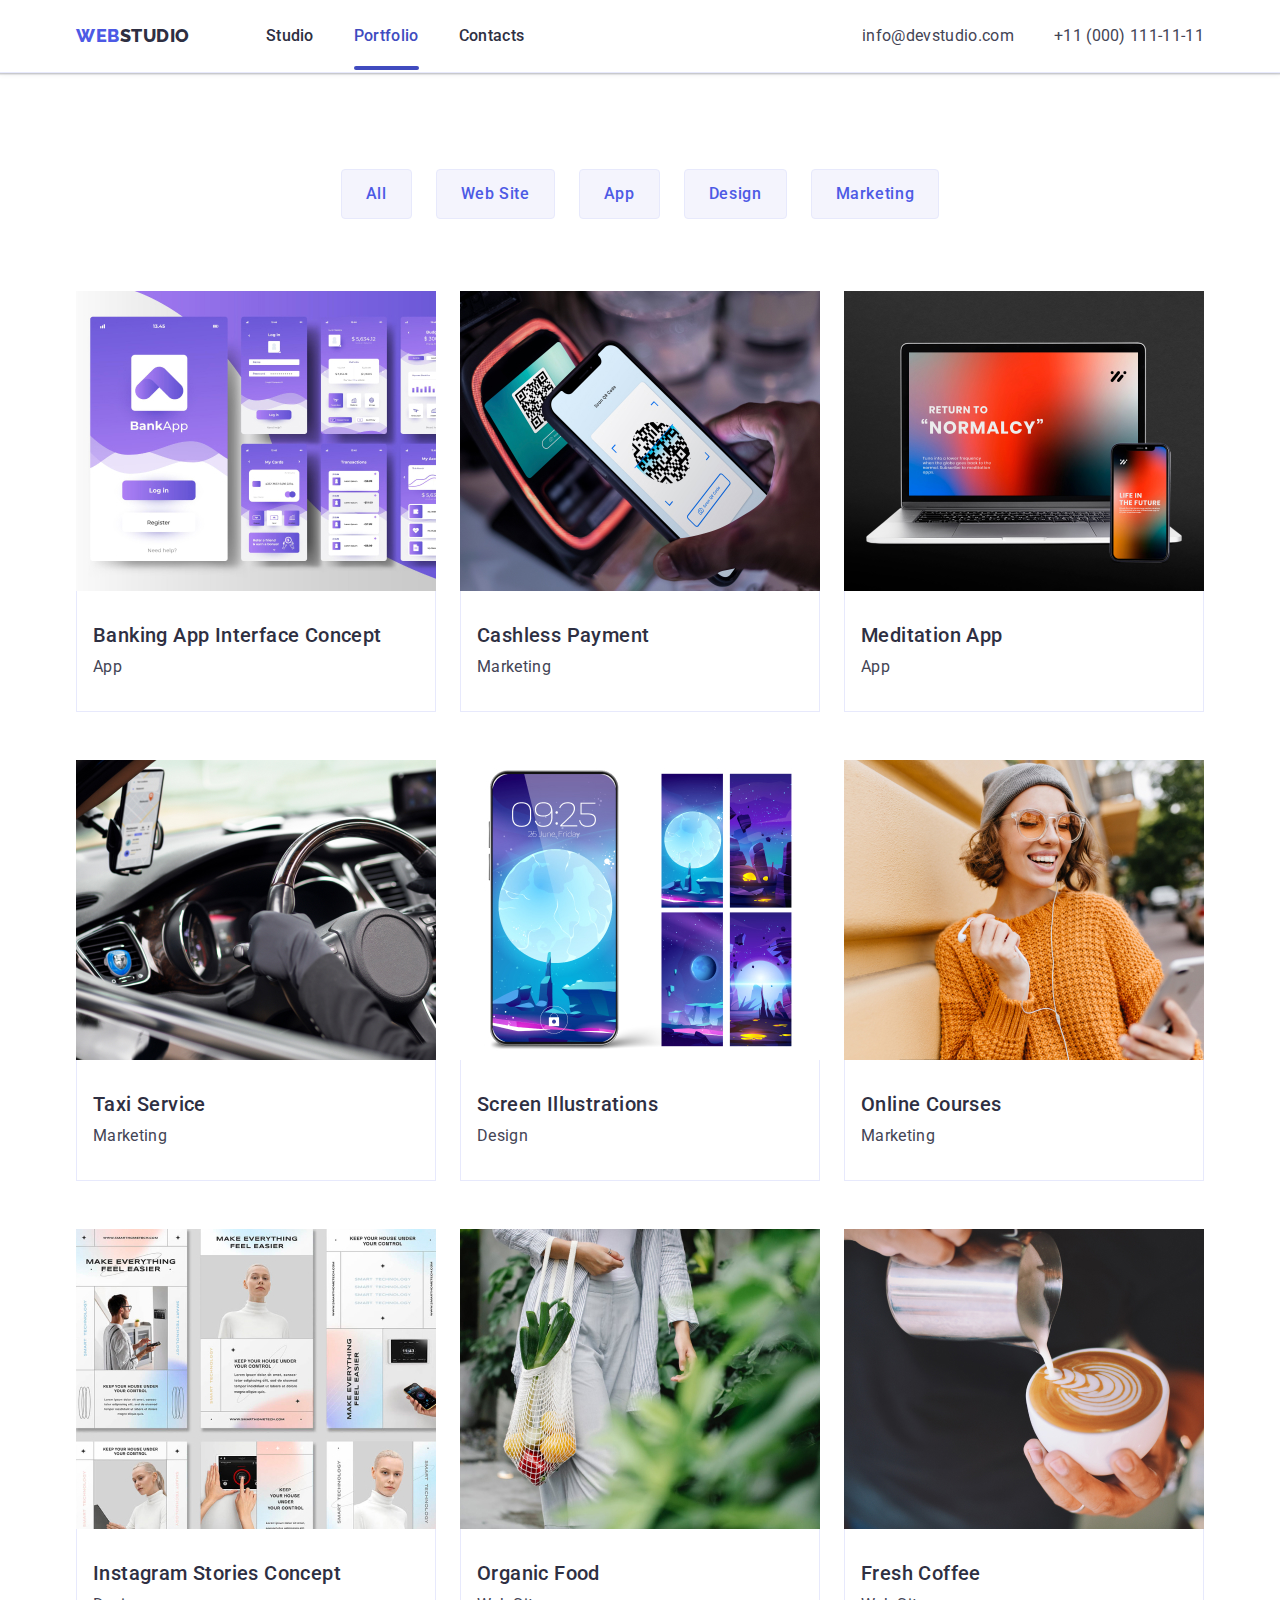
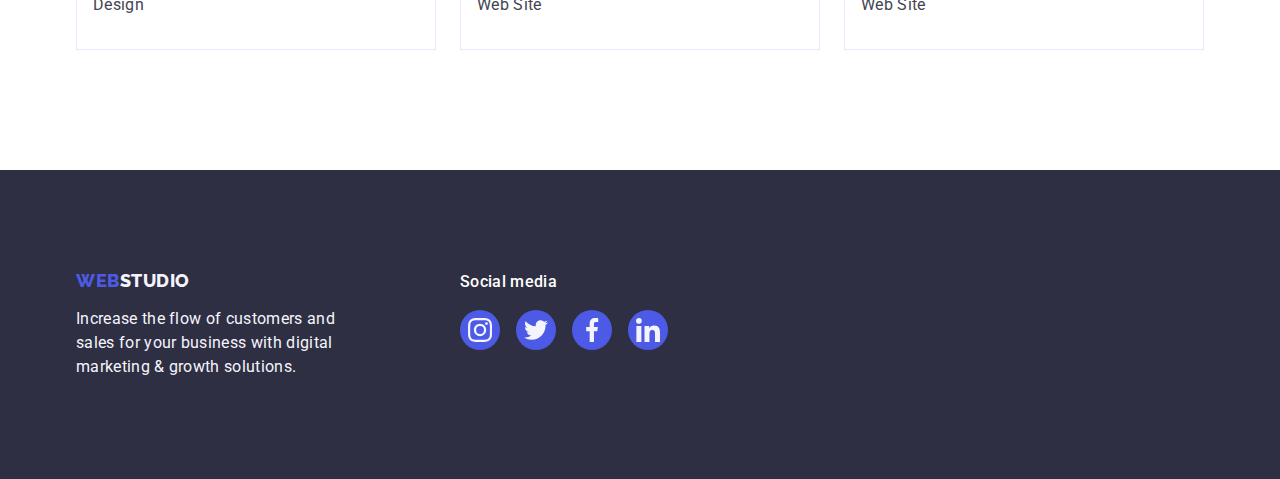
==== portfolio.html @ 91a567e1 "Initial commit" ====
<!DOCTYPE html>
<html lang="en">
<head>
    <meta charset="UTF-8">
    <meta http-equiv="X-UA-Compatible" content="IE=edge">
    <meta name="viewport" content="width=device-width, initial-scale=1.0">
    <title>Portfolio</title>
    <link rel="preconnect" href="https://fonts.googleapis.com">
    <link rel="preconnect" href="https://fonts.gstatic.com" crossorigin>
    <link href="https://fonts.googleapis.com/css2?family=Raleway:wght@800&family=Roboto:wght@400;500;700;900&display=swap"
        rel="stylesheet">
        <link rel="stylesheet" href="https://cdnjs.cloudflare.com/ajax/libs/modern-normalize/1.1.0/modern-normalize.min.css">
        <link rel="stylesheet" href="./css/styles.css">
</head>

<body>
    <header class="page-header">
    <div class="container page-header-container">
    <nav class="page-navigation">
      <a href="./index.html" class="logo link">Web<span class="accent-header">Studio</span> </a>
      <ul class="list list-header">
        <li><a href="./index.html" class="link item">Studio</a></li>
        <li><a href="./portfolio.html" class="link item item-portfolio">Portfolio</a></li> 
        <li><a href="" class="link item">Contacts</a></li>
      </ul>
    </nav>

    <address class="contacts">
      <ul class="list list-contacts">
        <li><a href="mailto:info@devstudio.com" class="link list-info">info@devstudio.com</a></li>
        <li><a href="tel:+110001111111" class="link list-info">+11 (000) 111-11-11</a></li>
      </ul>
    </address>
    </div>
  </header>

<main>
    <section class="main-portfolio">
        <div class="container">
        <h1 hidden>Portfolio</h1>
        <ul class="list btn-list">
            <li>
                <button class="btn" type="button" >All</button>
            </li>
            <li>
                <button class="btn" type="button" >Web Site</button>
            </li>
            <li>
                <button class="btn" type="button" >App</button>
            </li>
            <li>
                <button class="btn" type="button" >Design</button>
            </li>
            <li>
                <button class="btn" type="button" >Marketing</button>
            </li>
        </ul>
    
        
        
        <ul class="list list-portfolio">
            <li class="pic-portfolio">
                <a class="link portfolio-img" href="">
                  <div class="portfolio-link-wrapper">
                     <img src="./images/img4.jpg" alt="foto4" width="360">
                     <p class="overlay title-text-overlay">14 Stylish and User-Friendly App Design Concepts · Task Manager App 
                    · Calorie Tracker App · Exotic Fruit Ecommerce App · Cloud Storage App</p>
                   </div> 
                 <div class="text-portfolio">
                    <h2 class="title">Banking App Interface Concept</h2>
                    <p class="title-text">App</p>
                  </div>
                </a>
            </li>

            <li class="pic-portfolio"> 
                <a class="link portfolio-img" href="">
                  <div class="portfolio-link-wrapper">
                  <img src="./images/img5.jpg" alt="foto5"  width="360">
                  <p class="overlay title-text-overlay">14 Stylish and User-Friendly App Design Concepts · Task Manager App 
                    · Calorie Tracker App · Exotic Fruit Ecommerce App · Cloud Storage App</p>
                </div>
                    <div class="text-portfolio">
                      <h2 class="title">Cashless Payment</h2>
                      <p class="title-text">Marketing</p>
                    </div>
                </a>
              
           
            </li>
            <li class="pic-portfolio">
                <a class="link portfolio-img" href="">
                  <div class="portfolio-link-wrapper">
                    <img src="./images/img6.jpg" alt="foto6" width="360">
                    <p class="overlay title-text-overlay">14 Stylish and User-Friendly App Design Concepts · Task Manager App 
                    · Calorie Tracker App · Exotic Fruit Ecommerce App · Cloud Storage App</p>
                   </div> 
                <div class="text-portfolio">
                    <h2 class="title">Meditation App</h2>
                <p class="title-text">App</p></div></a>
            </li>
            <li class="pic-portfolio">
                <a class="link portfolio-img" href="">
                  <div class="portfolio-link-wrapper">
                    <img src="./images/img7.jpg" alt="foto7" width="360">
                    <p class="overlay title-text-overlay">14 Stylish and User-Friendly App Design Concepts · Task Manager App 
                    · Calorie Tracker App · Exotic Fruit Ecommerce App · Cloud Storage App</p>
                  </div>  
                <div class="text-portfolio">
                    <h2 class="title">Taxi Service</h2>
                <p class="title-text">Marketing</p></div></a>
            </li>
            <li class="pic-portfolio">
                <a class="link portfolio-img" href="">
                  <div class="portfolio-link-wrapper"> 
                    <img src="./images/img8.jpg" alt="foto8" width="360">
                    <p class="overlay title-text-overlay">14 Stylish and User-Friendly App Design Concepts · Task Manager App 
                    · Calorie Tracker App · Exotic Fruit Ecommerce App · Cloud Storage App</p>
                  </div> 
                <div class="text-portfolio">
                    <h2 class="title">Screen Illustrations</h2>
                <p class="title-text">Design</p></div></a>
            </li> 
            <li class="pic-portfolio">
                <a class="link portfolio-img" href="">
                  <div class="portfolio-link-wrapper">
                    <img src="./images/img9.jpg"  alt="foto9" width="360">
                    <p class="overlay title-text-overlay">14 Stylish and User-Friendly App Design Concepts · Task Manager App 
                    · Calorie Tracker App · Exotic Fruit Ecommerce App · Cloud Storage App</p>
                  </div>  
                <div class="text-portfolio">
                    <h2 class="title">Online Courses</h2>
                <p class="title-text">Marketing</p></div></a>
            </li>
            <li class="pic-portfolio">
                <a class="link portfolio-img" href="">
                  <div class="portfolio-link-wrapper">
                    <img src="./images/img10.jpg" alt="foto10" width="360">
                    <p class="overlay title-text-overlay">14 Stylish and User-Friendly App Design Concepts · Task Manager App 
                    · Calorie Tracker App · Exotic Fruit Ecommerce App · Cloud Storage App</p>
                 </div>   
                <div class="text-portfolio">
                    <h2 class="title">Instagram Stories Concept</h2>
                <p class="title-text">Design</p></div></a>
            </li>
            <li class="pic-portfolio">
                <a class="link portfolio-img" href="">
                  <div class="portfolio-link-wrapper">
                    <img src="./images/img11.jpg" alt="foto11" width="360">
                    <p class="overlay title-text-overlay">14 Stylish and User-Friendly App Design Concepts · Task Manager App 
                    · Calorie Tracker App · Exotic Fruit Ecommerce App · Cloud Storage App</p>
                 </div>   
                <div class="text-portfolio">
                    <h2 class="title">Organic Food</h2>
                <p class="title-text">Web Site</p></div></a>
            </li>
            <li class="pic-portfolio">
                <a class="link portfolio-img" href="">
                  <div class="portfolio-link-wrapper">
                    <img src="./images/img12.jpg" alt="foto12" width="360">
                    <p class="overlay title-text-overlay">14 Stylish and User-Friendly App Design Concepts · Task Manager App 
                    · Calorie Tracker App · Exotic Fruit Ecommerce App · Cloud Storage App</p>
                   </div> 
                <div class="text-portfolio">
                    <h2 class="title">Fresh Coffee</h2>
                <p class="title-text">Web Site</p></div></a>
            </li>
            
        </ul>
    </div>
    </section>
</main>

<footer class="footer-list">
    <div class="container footer-item">
      <div class="left-footer">
            <a href="./index.html" class="logo link logo-footer">Web<span class="accent-footer">Studio</span></a>
            <p class="text-footer">
            Increase the flow of customers and sales for your business with digital
            marketing & growth solutions.
            </p>
      </div>
      
      <div class="footer-right">
        <p class="footer-item-text">Social media</p>
        <ul class="footer-items-list list">
          <li class="footer-list-item">
            <a href="" class="footer-list-link">
              <svg class="footer-list-icon" aria-label="іконка інстаграму" width="24" height="24">
                <use href="./images/icons.svg#icon-instagram"></use>
              </svg>
            </a>
          </li>
          <li class="footer-list-item">
            <a href="" class="footer-list-link">
              <svg class="footer-list-icon" aria-label="іконка твітера" width="24" height="24">
                <use href="./images/icons.svg#icon-twitter"></use>
              </svg>
            </a>
          </li>
          <li class="footer-list-item">
            <a href="" class="footer-list-link">
              <svg class="footer-list-icon" aria-label="іконка фейсбука" width="24" height="24">
                <use href="./images/icons.svg#icon-facebook"></use>
              </svg>
            </a>
          </li>
          <li class="footer-list-item">
            <a href="" class="footer-list-link">
              <svg class="footer-list-icon" aria-label="іконка лінкедина" width="24" height="24">
                <use href="./images/icons.svg#icon-linkedin"></use>
              </svg>
            </a>
          </li>
        </ul>
        
      </div>
    </div>
      </footer>
</body>
</html>
---- css/styles.css ----
:root {
    --main-color: #4D5AE5; 
    /* --transition-duration-and-func: 250ms cubic-bezier(0.4, 0, 0.2, 1); */
}

.list {
    list-style: none;
}

.link {
    text-decoration: none;
}

h1,
h2,
h3,
h4,
p {
margin-top: 0;
margin-bottom: 0;
}

ul {
    margin-top: 0;
    margin-bottom: 0;
    padding-left: 0;
}

button {
    cursor: pointer;
}

img {
    display: block;
    max-width: 100%;
}

.list {
    display: flex;
}

body {
    font-family: 'Roboto', sans-serif;
    color: #434455;
    background-color: #FFFFFF;
}

.container {
    width: 1158px;
    margin-left: auto;
    margin-right: auto;
    padding-left: 15px;
    padding-right: 15px;
}
/* Хедер */

.page-header {
    padding-top: 24px;
    padding-bottom: 24px;
    border-bottom: 1px solid #E7E9FC;
    box-shadow: 0px 2px 1px rgba(46, 47, 66, 0.08), 0px 1px 1px rgba(46, 47, 66, 0.16), 0px 1px 6px rgba(46, 47, 66, 0.08); 
}

.page-header-container {
    display: flex;
    align-items: center;
    justify-content: space-between;
}

.page-navigation {
    display: flex;
    align-items: center;
}

.list-header {
    display: flex;
    gap: 40px;
}

.list-contacts {
    display: flex;
    gap: 40px;
}


.logo {
    color: var(--main-color);
    font-family: 'Raleway', sans-serif;
    font-weight: 800;
    font-size: 18px;
    line-height: 1.17;
    letter-spacing: 0.03em;
    text-transform: uppercase;
    margin-right: 76px;
}
.accent-header {
    color: #2E2F42;
}

.item {
    color: #2E2F42;
    font-family: 'Roboto', sans-serif;
    font-weight: 500;
    font-size: 16px;
    line-height: 1.5;
    letter-spacing: 0.02em;
    padding-top: 24px;
    padding-bottom: 24px;
}
.item-studio {
    position: relative;
    color: #404BBF;
    font-family: 'Roboto', sans-serif;
    font-weight: 500;
    font-size: 16px;
    line-height: 1.5;
    letter-spacing: 0.02em;
    
    transition: color 250ms cubic-bezier(0.4, 0, 0.2, 1);   
}

.item-studio::after {
    position: absolute;
    display: flex;
    content: '';
    height: 4px;
    width: 100%;
    background-color: #404BBF;
    border-radius: 2px;
    bottom: -1px;
}

.item-portfolio {
    position: relative;
    color: #404BBF;
    font-family: 'Roboto', sans-serif;
    font-weight: 500;
    font-size: 16px;
    line-height: 1.5;
    letter-spacing: 0.02em;
    padding-top: 24px;
    padding-bottom: 24px;
    transition: color 250ms cubic-bezier(0.4, 0, 0.2, 1);   
}

.item-portfolio::after {
    position: absolute;
    display: flex;
    content: '';
    height: 4px;
    width: 100%;
    background-color: #404BBF;
    border-radius: 2px;
    bottom: -1px;
}


.item-studio:hover,
.item-studio:focus {
  color: #404BBF;
}


.list-info {
    color: #434455;
    font-family: 'Roboto', sans-serif;
    font-weight: 400;
    font-size: 16px;
    line-height: 1.5;
    letter-spacing: 0.02em;
    font-style: normal;
    transition: color 250ms cubic-bezier(0.4, 0, 0.2, 1);
    
}

.list-info:hover,
.list-info:focus {
    color: #404BBF;
}

.contacts {
    font-style: normal;
}

/* Індекс секція 1 */
.main-title {
    font-family: 'Roboto', sans-serif;
    font-weight: 700;
    font-size: 56px;
    line-height: 1.07;
    text-align: center;
    letter-spacing: 0.02em;
    color: #FFFFFF;
    max-width: 496px;
    margin-left: auto;
    margin-right: auto;
    margin-bottom: 48px;
}

/* !============Мейн======== */

.section-color {
    margin-left: auto;
    margin-right: auto;
    padding-top: 188px;
    padding-bottom: 188px;
    background-color: #2E2F42;
    background-image: linear-gradient(rgba(46, 47, 66, 0.7), rgba(46, 47, 66, 0.7)),
     url('../images/people-office.jpg');
    background-size: cover;
    max-width: 1440px;
    background-repeat: no-repeat; 
    background-position: center; 
}

    
.social-list {
justify-content: center;
gap: 24px;
}

.social-list-link {
    display: flex;
    justify-content: center;
    align-items: center;
    width: 40px;
    height: 40px;
    border-radius: 50%;
    background-color: #4D5AE5;
    transition: background-color 250ms cubic-bezier(0.4, 0, 0.2, 1);
    
}

.social-list-link:hover,
.social-list-link:focus {
    background-color: #404BBF; 
}


.index-btn {
    background-color: var(--main-color);
    font-family: 'Roboto', sans-serif;
    font-weight: 500;
    font-size: 16px;
    line-height: 1.5;
    display: block;
    letter-spacing: 0.04em;
    color: #FFFFFF;
    padding: 16px 32px;
    justify-content: center;
    border: none;
    border-radius: 4px;
    margin-left: auto;
    margin-right: auto;
    height: 56px;
    min-width: 169px;
    transition: background-color 250ms cubic-bezier(0.4, 0, 0.2, 1);
    /* transition: background-color 250ms cubic-bezier(0.4, 0, 0.2, 1),
                box-shadow 250ms cubic-bezier(0.4, 0, 0.2, 1);
     */
}

.index-btn:hover,
.index-btn:focus {
    background-color: #404BBF;
    box-shadow: 0px 4px 4px rgba(0, 0, 0, 0.15);

}

/* =================Опис================== */

.description {
    
    padding-top: 120px;
    padding-bottom: 120px;
}

.description-item {
    display: flex;
    justify-content: center;
    align-items: center;
    height: 112px;
    background: #F4F4FD;
    border-radius: 4px;
    margin-bottom: 8px;
}

.list-description {
    display: flex;
    gap: 24px;
}

.pic-section {

padding-bottom: 120px;
}

.pic-descript {
    flex-basis: calc((100%-48px)/3);
}

.list-pic {
    gap: 24px;
    justify-content: center;    
    flex-basis: calc((100%-48px)/3);
    
}

/* ============== Team =============== */


.list-team {
    justify-content: center;
    gap: 24px; 
}


.team-color {
    padding-top: 120px;
    padding-bottom: 120px;
    background-color: #F4F4FD 
}

.teamcard-color {
    background-color: #ffffff;
    text-align: center;
    flex-basis: calc((100%-72px)/4);
    border-radius: 0px 0px 4px 4px;
    box-shadow: 0px 1px 6px rgba(46, 47, 66, 0.08), 0px 1px 1px rgba(46, 47, 66, 0.16), 0px 2px 1px rgba(46, 47, 66, 0.08);
}
.social-list-icon {
    fill: #f4f4fd;
}

.heading {
    font-family: 'Roboto', sans-serif;
    font-weight: 700;                                     
    font-size: 36px;
    line-height: 1.11;
    text-align: center;
    letter-spacing: 0.02em;
    text-transform: capitalize;
    color: #2E2F42;
    margin-bottom: 72px;
}

.team-title {
    padding: 32px 0;

}
.subtitle {
    font-family: 'Roboto', sans-serif;
    font-style: normal;
    font-weight: 500;
    font-size: 20px;
    line-height: 1.2;
    letter-spacing: 0.02em;
    color: #2E2F42;
    margin-bottom: 8px;
 
    
}
.subtitle-text {
    font-family: 'Roboto', sans-serif;
    font-weight: 400;
    font-size: 16px;
    line-height: 1.5;
    letter-spacing: 0.02em;
    color: #434455;
    margin-bottom: 8px;
 
}

.description-subtitle-text {
    font-family: 'Roboto', sans-serif;
    font-weight: 400;
    font-size: 16px;
    line-height: 1.5;
    letter-spacing: 0.02em;
    color: #434455;
}    

.text-description {
    flex-basis: calc((100% - 72px)/4);
}

/* Кнопки */
.btn { 
    font-family: 'Roboto', sans-serif;
    font-weight: 500;
    font-size: 16px;
    line-height: 1.5;
    letter-spacing: 0.04em;
    color: var(--main-color);
    border-color: #E7E9FC;
    background-color: #F4F4FD;
    cursor: pointer;
    padding: 12px 24px;
    border-radius: 4px;
    border: 1px solid #e7e9fc;
    transition: background-color 250ms cubic-bezier(0.4, 0, 0.2, 1),
                color 250ms cubic-bezier(0.4, 0, 0.2, 1),
                border-color 250ms cubic-bezier(0.4, 0, 0.2, 1),
                box-shadow 250ms cubic-bezier(0.4, 0, 0.2, 1);
}

.btn:hover,
.btn:focus {
    background-color: #404bbf;
    color: #ffffff;
    border: 1px solid transparent;
    box-shadow: 0px 3px 1px rgba(0, 0, 0, 0.1), 0px 2px 1px rgba(0, 0, 0, 0.08), 0px 2px 2px rgba(0, 0, 0, 0.12); 
   
}

/* =========Портфоліо======== */

.main-portfolio {
    padding: 96px 0 120px 
}

.btn-list {
    justify-content: center;
    margin-bottom: 72px;
    gap: 24px;
}

.pic-portfolio {
    width: calc((100%-48px)/3);
    max-width: 360px;
    } 

.portfolio-img {
    display: block;   
    transition: box-shadow 250ms cubic-bezier(0.4, 0, 0.2, 1); 
 }   

.portfolio-img:hover,
.portfolio-img:focus {
    box-shadow: 0px 1px 6px rgba(46, 47, 66, 0.08), 0px 1px 1px rgba(46, 47, 66, 0.16), 0px 2px 1px rgba(46, 47, 66, 0.08);
}    

.text-portfolio {
    padding-top: 32px;
    padding-bottom: 32px;
    border: 1px solid #E7E9FC;
    border-top: none;
    padding-left: 16px;
    padding-right: 16px;
}
.title {
    font-family: 'Roboto', sans-serif;
    font-weight: 500;
    font-size: 20px;
    line-height: 1.2;
    letter-spacing: 0.02em;
    color: #2E2F42;
    margin-bottom: 8px;
    
}
.title-text {
    font-family: 'Roboto', sans-serif; 
    font-weight: 400;
    font-size: 16px;
    line-height: 1.5;
    letter-spacing: 0.02em;
    color: #434455;
    /* background-color: #4d5ae5;  */
}

.list-portfolio {
    flex-wrap: wrap;
    row-gap: 48px;
    column-gap: 24px; 
}

.overlay {

    position: absolute;
    width: 100%;
    height: 100%;
    color: #F4F4FD;
    background-color: #4d5ae5;
    left: 0;
    top: 0;
    transform: translate(0, 100%);
    transition: transform 250ms cubic-bezier(0.4, 0, 0.2, 1);
    padding: 40px 32px;
}

.title-text-overlay {
    font-family: 'Roboto', sans-serif; 
    font-weight: 400;
    font-size: 16px;
    line-height: 1.5;
    letter-spacing: 0.02em;
    color: #f4f4fd;
    background-color: #4d5ae5; 
}
.portfolio-link-wrapper {
    position: relative;
    overflow: hidden;
}

.portfolio-img:hover .overlay,
.portfolio-img:focus .overlay {
    transform: translateY(0%);
}

/* !===========Клієнти========== */

.customers-item {
    padding-top: 120px;
    padding-bottom: 120px;
}

.customers-list {
    justify-content: center;
    text-align: center;
    gap: 24px; 
}

.customers-list-item {
    display: flex;
    width: calc((100%-120px)/6);
    height: 88px;
}

.customers-list-icon {
    fill: currentColor;
}

.customers-list-link {
    display: flex;
    justify-content: center;
    border: 1px solid #8E8F99;
    border-radius: 4px;
    width: 100%;
    height: 100%;
    align-items: center;
    color: #8E8F99;
    transition: border-color 250ms cubic-bezier(0.4, 0, 0.2, 1), color 250ms cubic-bezier(0.4, 0, 0.2, 1); 
}               

.heading-customers {
    font-family: 'Roboto', sans-serif;
    font-weight: 700;                                     
    font-size: 36px;
    line-height: 1.1;
    text-align: center;
    letter-spacing: 0.02em;
    text-transform: capitalize;
    color: #2E2F42;
    margin-bottom: 72px;
}
.customers-list-link:hover,
.customers-list-link:focus  {
    fill: #404BBF;
    color: #404BBF;
    border: 1px solid #404BBF;
}


/* !=========Футер=========! */

.logo-footer {
    color: var(--main-color);
    font-family: 'Raleway', sans-serif;
    font-weight: 800;
    font-size: 18px;
    line-height: 1.17;
    letter-spacing: 0.03em;
    text-transform: uppercase;
    display: inline-block;
    margin-bottom: 16px;
}

.footer-list {
    background-color: #2E2F42;
    padding-top: 100px;
    padding-bottom: 100px;
}

.accent-footer {
    color: #F4F4FD;
}

.footer-list-icon {
    fill: #F4F4FD;
}

.text-footer {
    font-family: 'Roboto', sans-serif; 
    font-weight: 400;
    font-size: 16px;
    line-height: 1.5;
    letter-spacing: 0.02em;
    color: #F4F4FD;
    max-width: 264px;
    
}

.footer-list-link {
    display: flex;
    justify-content: center;
    align-items: center;
    width: 40px;
    height: 40px;
    border-radius: 50%;
    background-color: #4D5AE5;
    transition: background-color 250ms cubic-bezier(0.4, 0, 0.2, 1);
   
}

.footer-list-link:hover,
.footer-list-link:focus {
    background-color: #31D0AA;
}

.footer-items-list {
    justify-content: center;
    gap: 16px;
}
.footer-item-text {
    display: flex;
    align-items: flex-start;
    font-family: 'Roboto', sans-serif;
    font-style: normal;
    font-weight: 500;
    font-size: 16px;
    line-height: 1.5;
    letter-spacing: 0.02em;
    color: #FFFFFF;
    /* padding-bottom: 16px; */
    margin-bottom: 16px;
}   


.footer-item {
    display: flex;
    align-items: baseline;
}

.left-footer {
    margin-right: 120px;
}

/* .footer-list-item {
    
} */

.footer-right {
    display: inline;
}

/* ==========Бекдроп======= */

.backdrop {
    position: fixed;
    top: 0;
    left: 0;
    width: 100%;
    height: 100%;
    background-color: rgba(46, 47, 66, 0.4);
    opacity: 1;
    visibility: visible;
    pointer-events: auto;
    transition: opacity 250ms cubic-bezier(0.4, 0, 0.2, 1), visibility 250ms cubic-bezier(0.4, 0, 0.2, 1);
} 

.modal {
    position: absolute;
    width: 408px;
    min-height: 576px;
    top: 50%;
    left: 50%;
    transform: translate(-50%, -50%);
    background-color: #FCFCFC;;
    box-shadow: 0px 1px 1px rgba(0, 0, 0, 0.14), 0px 1px 3px rgba(0, 0, 0, 0.12), 0px 2px 1px rgba(0, 0, 0, 0.2); 
    border-radius: 4px;
    transition: transform 250ms cubic-bezier(0.4, 0, 0.2, 1); 
}

.modal-close-icon {
    transition: fill 250ms cubic-bezier(0.4, 0, 0.2, 1);
}

.modal-close-btn {
    position: absolute;
    display: flex;
    align-items: center;
    justify-content: center;
    top: 24px;
    right: 24px;
    width: 24px;
    height: 24px;
    padding: 0; 
    background-color: #E7E9FC;
    border: 1px solid rgba(0, 0, 0, 0.1);
    border-radius: 50%;
    transition: fill 250ms cubic-bezier(0.4, 0, 0.2, 1); 
    transition: background-color 250ms cubic-bezier(0.4, 0, 0.2, 1), border 250ms cubic-bezier(0.4, 0, 0.2, 1);
}

.modal-close-btn:hover,
.modal-close-btn:focus {
    background-color: #404bbf;
    fill: #ffffff;
    border: none; 
    
    
}
.is-hidden {
    opacity: 0;
    visibility: hidden;
    pointer-events: none;
}
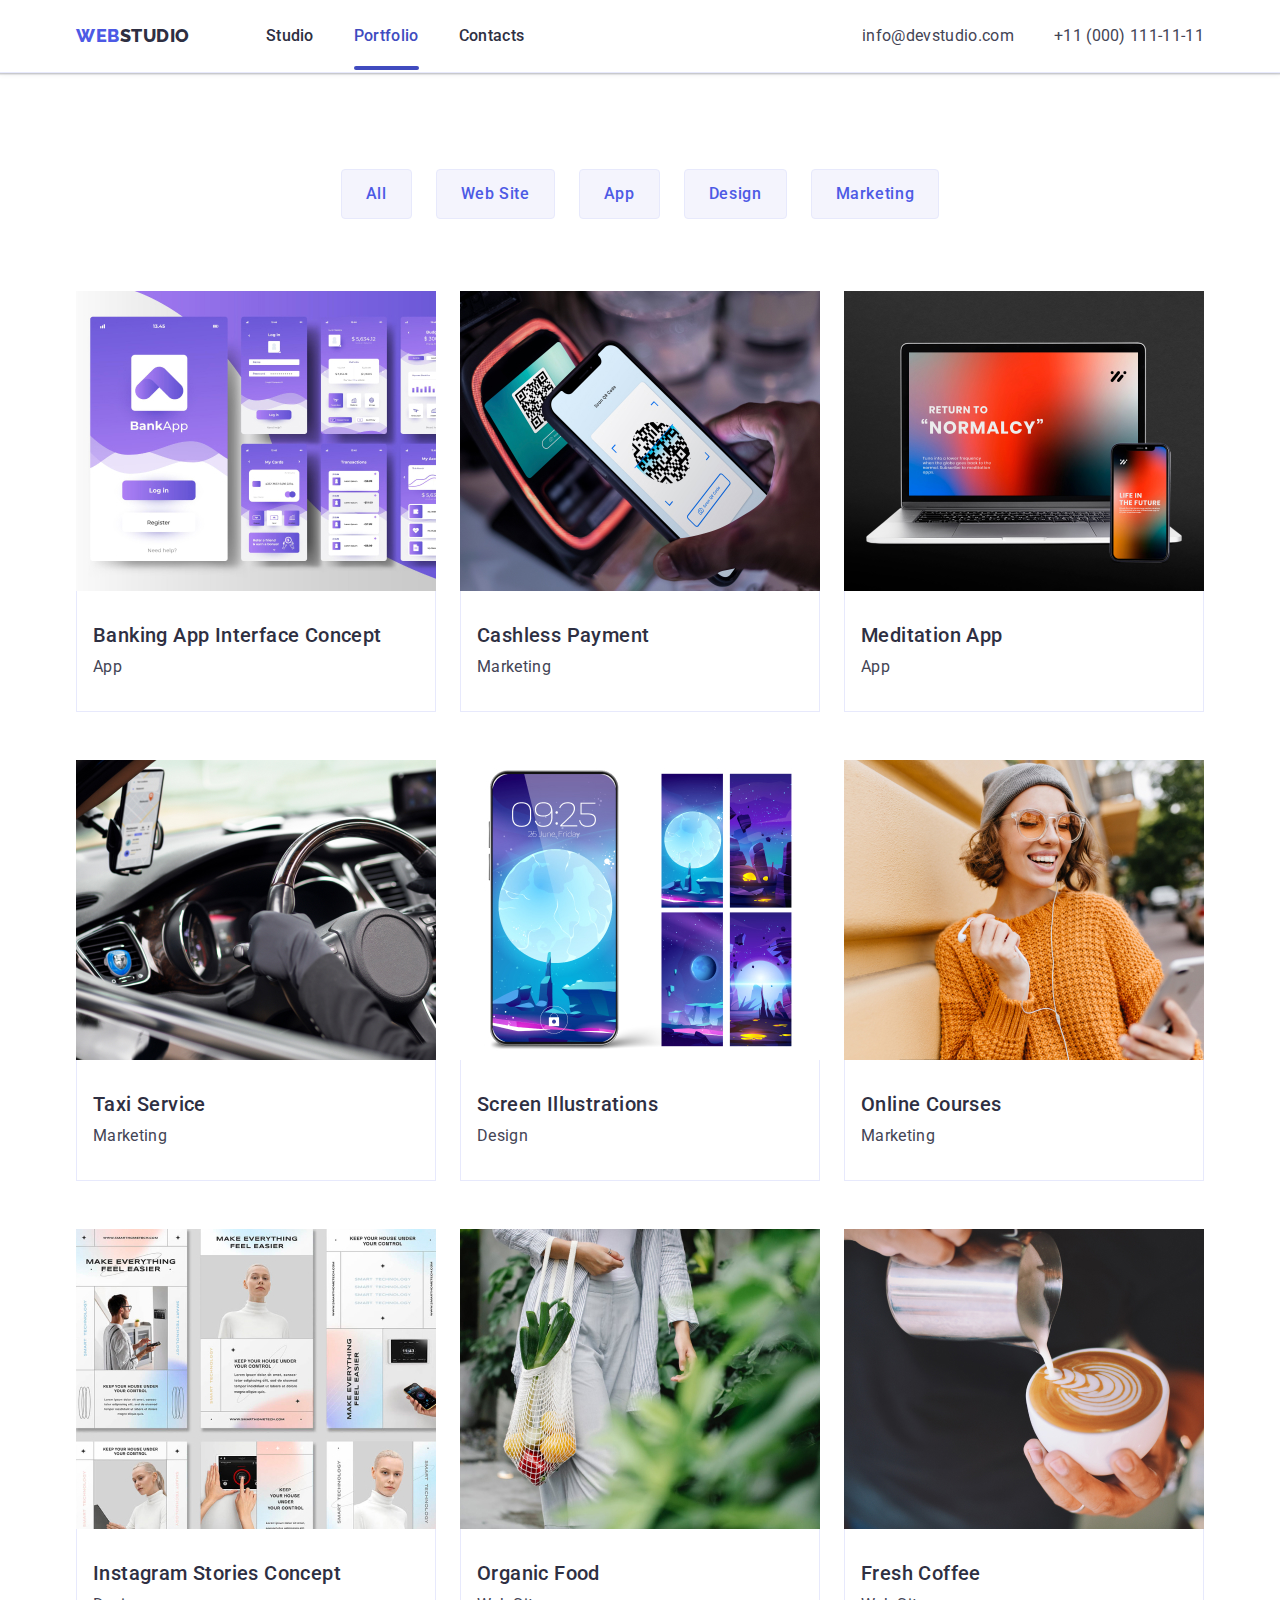
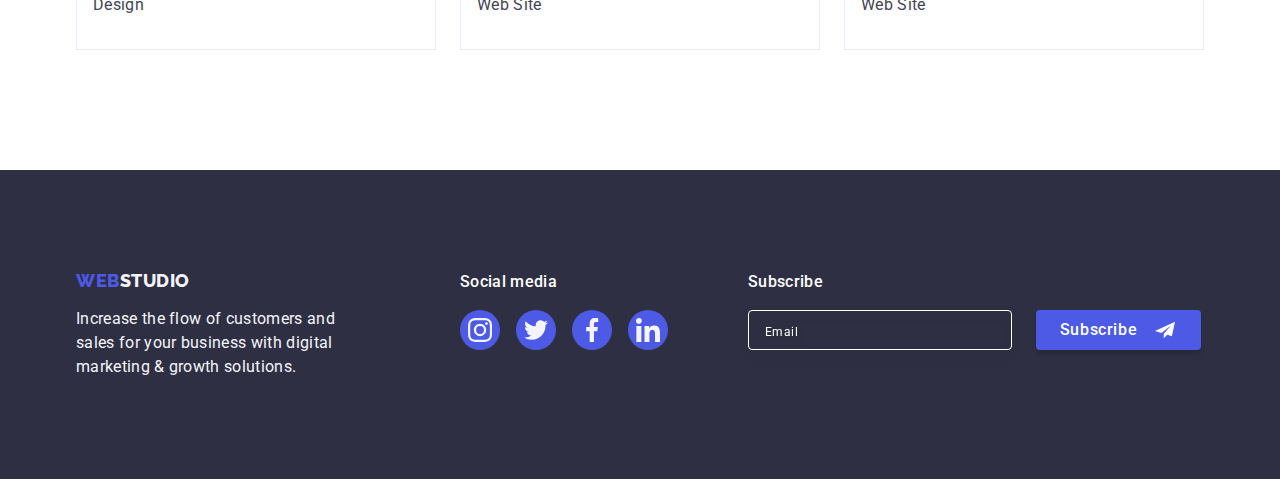
==== commit 9f1e8669: "fix60" ====
--- a/portfolio.html
+++ b/portfolio.html
@@ -171,51 +171,90 @@
     </section>
 </main>
 
-<footer class="footer-list">
-    <div class="container footer-item">
-      <div class="left-footer">
-            <a href="./index.html" class="logo link logo-footer">Web<span class="accent-footer">Studio</span></a>
-            <p class="text-footer">
-            Increase the flow of customers and sales for your business with digital
-            marketing & growth solutions.
-            </p>
+      
+      <footer class="footer-list">
+      <div class="container footer-item">
+        <div class="left-footer">
+          <a href="./index.html" class="logo link logo-footer"
+            >Web<span class="accent-footer">Studio</span></a
+          >
+          <p class="text-footer">
+            Increase the flow of customers and sales for your business with
+            digital marketing & growth solutions.
+          </p>
+        </div>
+
+        <div class="footer-right">
+          <p class="footer-item-text">Social media</p>
+          <ul class="footer-items-list list">
+            <li class="footer-list-item">
+              <a href="" class="footer-list-link">
+                <svg
+                  class="footer-list-icon"
+                  aria-label="іконка інстаграму"
+                  width="24"
+                  height="24"
+                >
+                  <use href="./images/icons.svg#icon-instagram"></use>
+                </svg>
+              </a>
+            </li>
+            <li class="footer-list-item">
+              <a href="" class="footer-list-link">
+                <svg
+                  class="footer-list-icon"
+                  aria-label="іконка твітера"
+                  width="24"
+                  height="24"
+                >
+                  <use href="./images/icons.svg#icon-twitter"></use>
+                </svg>
+              </a>
+            </li>
+            <li class="footer-list-item">
+              <a href="" class="footer-list-link">
+                <svg
+                  class="footer-list-icon"
+                  aria-label="іконка фейсбука"
+                  width="24"
+                  height="24"
+                >
+                  <use href="./images/icons.svg#icon-facebook"></use>
+                </svg>
+              </a>
+            </li>
+            <li class="footer-list-item">
+              <a href="" class="footer-list-link">
+                <svg
+                  class="footer-list-icon"
+                  aria-label="іконка лінкедина"
+                  width="24"
+                  height="24"
+                >
+                  <use href="./images/icons.svg#icon-linkedin"></use>
+                </svg>
+              </a>
+            </li>
+          </ul>
+        </div>
+        <div class="subscribe-wrapper">
+          <p class="text-subscribe">Subscribe</p>
+          <form class="form-wrapper">
+            <input class="subscribe-input" type="email" name="email" placeholder="Email" required>
+            <button class="subscribe-btn" type="submit">Subscribe
+              <svg class="subscribe-icon" width="24" height="20">
+                <use href="./images/icons.svg#icon-telegram"></use>
+              </svg>
+            </button>
+
+          </form>
+        </div>
       </div>
-      
-      <div class="footer-right">
-        <p class="footer-item-text">Social media</p>
-        <ul class="footer-items-list list">
-          <li class="footer-list-item">
-            <a href="" class="footer-list-link">
-              <svg class="footer-list-icon" aria-label="іконка інстаграму" width="24" height="24">
-                <use href="./images/icons.svg#icon-instagram"></use>
-              </svg>
-            </a>
-          </li>
-          <li class="footer-list-item">
-            <a href="" class="footer-list-link">
-              <svg class="footer-list-icon" aria-label="іконка твітера" width="24" height="24">
-                <use href="./images/icons.svg#icon-twitter"></use>
-              </svg>
-            </a>
-          </li>
-          <li class="footer-list-item">
-            <a href="" class="footer-list-link">
-              <svg class="footer-list-icon" aria-label="іконка фейсбука" width="24" height="24">
-                <use href="./images/icons.svg#icon-facebook"></use>
-              </svg>
-            </a>
-          </li>
-          <li class="footer-list-item">
-            <a href="" class="footer-list-link">
-              <svg class="footer-list-icon" aria-label="іконка лінкедина" width="24" height="24">
-                <use href="./images/icons.svg#icon-linkedin"></use>
-              </svg>
-            </a>
-          </li>
-        </ul>
-        
-      </div>
-    </div>
-      </footer>
+    </footer>
+
+
+
+
+
 </body>
 </html>--- a/css/styles.css
+++ b/css/styles.css
@@ -1,15 +1,14 @@
-
 :root {
-    --main-color: #4D5AE5; 
-    /* --transition-duration-and-func: 250ms cubic-bezier(0.4, 0, 0.2, 1); */
+  --main-color: #4d5ae5;
+  /* --transition-duration-and-func: 250ms cubic-bezier(0.4, 0, 0.2, 1); */
 }
 
 .list {
-    list-style: none;
+  list-style: none;
 }
 
 .link {
-    text-decoration: none;
+  text-decoration: none;
 }
 
 h1,
@@ -17,633 +16,615 @@
 h3,
 h4,
 p {
-margin-top: 0;
-margin-bottom: 0;
+  margin-top: 0;
+  margin-bottom: 0;
 }
 
 ul {
-    margin-top: 0;
-    margin-bottom: 0;
-    padding-left: 0;
+  margin-top: 0;
+  margin-bottom: 0;
+  padding-left: 0;
 }
 
 button {
-    cursor: pointer;
+  cursor: pointer;
+  padding: 0;
 }
 
 img {
-    display: block;
-    max-width: 100%;
+  display: block;
+  max-width: 100%;
 }
 
 .list {
-    display: flex;
+  display: flex;
 }
 
 body {
-    font-family: 'Roboto', sans-serif;
-    color: #434455;
-    background-color: #FFFFFF;
+  font-family: "Roboto", sans-serif;
+  color: #434455;
+  background-color: #ffffff;
 }
 
 .container {
-    width: 1158px;
-    margin-left: auto;
-    margin-right: auto;
-    padding-left: 15px;
-    padding-right: 15px;
+  width: 1158px;
+  margin-left: auto;
+  margin-right: auto;
+  padding-left: 15px;
+  padding-right: 15px;
 }
 /* Хедер */
 
 .page-header {
-    padding-top: 24px;
-    padding-bottom: 24px;
-    border-bottom: 1px solid #E7E9FC;
-    box-shadow: 0px 2px 1px rgba(46, 47, 66, 0.08), 0px 1px 1px rgba(46, 47, 66, 0.16), 0px 1px 6px rgba(46, 47, 66, 0.08); 
+  padding-top: 24px;
+  padding-bottom: 24px;
+  border-bottom: 1px solid #e7e9fc;
+  box-shadow: 0px 2px 1px rgba(46, 47, 66, 0.08),
+    0px 1px 1px rgba(46, 47, 66, 0.16), 0px 1px 6px rgba(46, 47, 66, 0.08);
 }
 
 .page-header-container {
-    display: flex;
-    align-items: center;
-    justify-content: space-between;
+  display: flex;
+  align-items: center;
+  justify-content: space-between;
 }
 
 .page-navigation {
-    display: flex;
-    align-items: center;
+  display: flex;
+  align-items: center;
 }
 
 .list-header {
-    display: flex;
-    gap: 40px;
+  display: flex;
+  gap: 40px;
 }
 
 .list-contacts {
-    display: flex;
-    gap: 40px;
-}
-
+  display: flex;
+  gap: 40px;
+}
 
 .logo {
-    color: var(--main-color);
-    font-family: 'Raleway', sans-serif;
-    font-weight: 800;
-    font-size: 18px;
-    line-height: 1.17;
-    letter-spacing: 0.03em;
-    text-transform: uppercase;
-    margin-right: 76px;
+  color: var(--main-color);
+  font-family: "Raleway", sans-serif;
+  font-weight: 800;
+  font-size: 18px;
+  line-height: 1.17;
+  letter-spacing: 0.03em;
+  text-transform: uppercase;
+  margin-right: 76px;
 }
 .accent-header {
-    color: #2E2F42;
+  color: #2e2f42;
 }
 
 .item {
-    color: #2E2F42;
-    font-family: 'Roboto', sans-serif;
-    font-weight: 500;
-    font-size: 16px;
-    line-height: 1.5;
-    letter-spacing: 0.02em;
-    padding-top: 24px;
-    padding-bottom: 24px;
+  color: #2e2f42;
+  font-family: "Roboto", sans-serif;
+  font-weight: 500;
+  font-size: 16px;
+  line-height: 1.5;
+  letter-spacing: 0.02em;
+  padding-top: 24px;
+  padding-bottom: 24px;
 }
 .item-studio {
-    position: relative;
-    color: #404BBF;
-    font-family: 'Roboto', sans-serif;
-    font-weight: 500;
-    font-size: 16px;
-    line-height: 1.5;
-    letter-spacing: 0.02em;
-    
-    transition: color 250ms cubic-bezier(0.4, 0, 0.2, 1);   
+  position: relative;
+  color: #404bbf;
+  font-family: "Roboto", sans-serif;
+  font-weight: 500;
+  font-size: 16px;
+  line-height: 1.5;
+  letter-spacing: 0.02em;
+
+  transition: color 250ms cubic-bezier(0.4, 0, 0.2, 1);
 }
 
 .item-studio::after {
-    position: absolute;
-    display: flex;
-    content: '';
-    height: 4px;
-    width: 100%;
-    background-color: #404BBF;
-    border-radius: 2px;
-    bottom: -1px;
+  position: absolute;
+  display: flex;
+  content: "";
+  height: 4px;
+  width: 100%;
+  background-color: #404bbf;
+  border-radius: 2px;
+  bottom: -1px;
 }
 
 .item-portfolio {
-    position: relative;
-    color: #404BBF;
-    font-family: 'Roboto', sans-serif;
-    font-weight: 500;
-    font-size: 16px;
-    line-height: 1.5;
-    letter-spacing: 0.02em;
-    padding-top: 24px;
-    padding-bottom: 24px;
-    transition: color 250ms cubic-bezier(0.4, 0, 0.2, 1);   
+  position: relative;
+  color: #404bbf;
+  font-family: "Roboto", sans-serif;
+  font-weight: 500;
+  font-size: 16px;
+  line-height: 1.5;
+  letter-spacing: 0.02em;
+  padding-top: 24px;
+  padding-bottom: 24px;
+  transition: color 250ms cubic-bezier(0.4, 0, 0.2, 1);
 }
 
 .item-portfolio::after {
-    position: absolute;
-    display: flex;
-    content: '';
-    height: 4px;
-    width: 100%;
-    background-color: #404BBF;
-    border-radius: 2px;
-    bottom: -1px;
-}
-
+  position: absolute;
+  display: flex;
+  content: "";
+  height: 4px;
+  width: 100%;
+  background-color: #404bbf;
+  border-radius: 2px;
+  bottom: -1px;
+}
 
 .item-studio:hover,
 .item-studio:focus {
-  color: #404BBF;
-}
-
+  color: #404bbf;
+}
 
 .list-info {
-    color: #434455;
-    font-family: 'Roboto', sans-serif;
-    font-weight: 400;
-    font-size: 16px;
-    line-height: 1.5;
-    letter-spacing: 0.02em;
-    font-style: normal;
-    transition: color 250ms cubic-bezier(0.4, 0, 0.2, 1);
-    
+  color: #434455;
+  font-family: "Roboto", sans-serif;
+  font-weight: 400;
+  font-size: 16px;
+  line-height: 1.5;
+  letter-spacing: 0.02em;
+  font-style: normal;
+  transition: color 250ms cubic-bezier(0.4, 0, 0.2, 1);
 }
 
 .list-info:hover,
 .list-info:focus {
-    color: #404BBF;
+  color: #404bbf;
 }
 
 .contacts {
-    font-style: normal;
+  font-style: normal;
 }
 
 /* Індекс секція 1 */
 .main-title {
-    font-family: 'Roboto', sans-serif;
-    font-weight: 700;
-    font-size: 56px;
-    line-height: 1.07;
-    text-align: center;
-    letter-spacing: 0.02em;
-    color: #FFFFFF;
-    max-width: 496px;
-    margin-left: auto;
-    margin-right: auto;
-    margin-bottom: 48px;
+  font-family: "Roboto", sans-serif;
+  font-weight: 700;
+  font-size: 56px;
+  line-height: 1.07;
+  text-align: center;
+  letter-spacing: 0.02em;
+  color: #ffffff;
+  max-width: 496px;
+  margin-left: auto;
+  margin-right: auto;
+  margin-bottom: 48px;
 }
 
 /* !============Мейн======== */
 
 .section-color {
-    margin-left: auto;
-    margin-right: auto;
-    padding-top: 188px;
-    padding-bottom: 188px;
-    background-color: #2E2F42;
-    background-image: linear-gradient(rgba(46, 47, 66, 0.7), rgba(46, 47, 66, 0.7)),
-     url('../images/people-office.jpg');
-    background-size: cover;
-    max-width: 1440px;
-    background-repeat: no-repeat; 
-    background-position: center; 
-}
-
-    
+  margin-left: auto;
+  margin-right: auto;
+  padding-top: 188px;
+  padding-bottom: 188px;
+  background-color: #2e2f42;
+  background-image: linear-gradient(
+      rgba(46, 47, 66, 0.7),
+      rgba(46, 47, 66, 0.7)
+    ),
+    url("../images/people-office.jpg");
+  background-size: cover;
+  max-width: 1440px;
+  background-repeat: no-repeat;
+  background-position: center;
+}
+
 .social-list {
-justify-content: center;
-gap: 24px;
+  justify-content: center;
+  gap: 24px;
 }
 
 .social-list-link {
-    display: flex;
-    justify-content: center;
-    align-items: center;
-    width: 40px;
-    height: 40px;
-    border-radius: 50%;
-    background-color: #4D5AE5;
-    transition: background-color 250ms cubic-bezier(0.4, 0, 0.2, 1);
-    
+  display: flex;
+  justify-content: center;
+  align-items: center;
+  width: 40px;
+  height: 40px;
+  border-radius: 50%;
+  background-color: #4d5ae5;
+  transition: background-color 250ms cubic-bezier(0.4, 0, 0.2, 1);
 }
 
 .social-list-link:hover,
 .social-list-link:focus {
-    background-color: #404BBF; 
-}
-
+  background-color: #404bbf;
+}
 
 .index-btn {
-    background-color: var(--main-color);
-    font-family: 'Roboto', sans-serif;
-    font-weight: 500;
-    font-size: 16px;
-    line-height: 1.5;
-    display: block;
-    letter-spacing: 0.04em;
-    color: #FFFFFF;
-    padding: 16px 32px;
-    justify-content: center;
-    border: none;
-    border-radius: 4px;
-    margin-left: auto;
-    margin-right: auto;
-    height: 56px;
-    min-width: 169px;
-    transition: background-color 250ms cubic-bezier(0.4, 0, 0.2, 1);
-    /* transition: background-color 250ms cubic-bezier(0.4, 0, 0.2, 1),
-                box-shadow 250ms cubic-bezier(0.4, 0, 0.2, 1);
-     */
+  background-color: var(--main-color);
+  font-family: "Roboto", sans-serif;
+  font-weight: 500;
+  font-size: 16px;
+  line-height: 1.5;
+  display: block;
+  letter-spacing: 0.04em;
+  color: #ffffff;
+  padding: 16px 32px;
+  justify-content: center;
+  border: none;
+  border-radius: 4px;
+  margin-left: auto;
+  margin-right: auto;
+  height: 56px;
+  min-width: 169px;
+  transition: background-color 250ms cubic-bezier(0.4, 0, 0.2, 1);
 }
 
 .index-btn:hover,
 .index-btn:focus {
-    background-color: #404BBF;
-    box-shadow: 0px 4px 4px rgba(0, 0, 0, 0.15);
-
+  background-color: #404bbf;
+  box-shadow: 0px 4px 4px rgba(0, 0, 0, 0.15);
 }
 
 /* =================Опис================== */
 
 .description {
-    
-    padding-top: 120px;
-    padding-bottom: 120px;
+  padding-top: 120px;
+  padding-bottom: 120px;
 }
 
 .description-item {
-    display: flex;
-    justify-content: center;
-    align-items: center;
-    height: 112px;
-    background: #F4F4FD;
-    border-radius: 4px;
-    margin-bottom: 8px;
+  display: flex;
+  justify-content: center;
+  align-items: center;
+  height: 112px;
+  background: #f4f4fd;
+  border-radius: 4px;
+  margin-bottom: 8px;
 }
 
 .list-description {
-    display: flex;
-    gap: 24px;
+  display: flex;
+  gap: 24px;
 }
 
 .pic-section {
-
-padding-bottom: 120px;
+  padding-bottom: 120px;
 }
 
 .pic-descript {
-    flex-basis: calc((100%-48px)/3);
+  flex-basis: calc((100%-48px) / 3);
 }
 
 .list-pic {
-    gap: 24px;
-    justify-content: center;    
-    flex-basis: calc((100%-48px)/3);
-    
+  gap: 24px;
+  justify-content: center;
+  flex-basis: calc((100%-48px) / 3);
 }
 
 /* ============== Team =============== */
 
-
 .list-team {
-    justify-content: center;
-    gap: 24px; 
-}
-
+  justify-content: center;
+  gap: 24px;
+}
 
 .team-color {
-    padding-top: 120px;
-    padding-bottom: 120px;
-    background-color: #F4F4FD 
+  padding-top: 120px;
+  padding-bottom: 120px;
+  background-color: #f4f4fd;
 }
 
 .teamcard-color {
-    background-color: #ffffff;
-    text-align: center;
-    flex-basis: calc((100%-72px)/4);
-    border-radius: 0px 0px 4px 4px;
-    box-shadow: 0px 1px 6px rgba(46, 47, 66, 0.08), 0px 1px 1px rgba(46, 47, 66, 0.16), 0px 2px 1px rgba(46, 47, 66, 0.08);
+  background-color: #ffffff;
+  text-align: center;
+  flex-basis: calc((100%-72px) / 4);
+  border-radius: 0px 0px 4px 4px;
+  box-shadow: 0px 1px 6px rgba(46, 47, 66, 0.08),
+    0px 1px 1px rgba(46, 47, 66, 0.16), 0px 2px 1px rgba(46, 47, 66, 0.08);
 }
 .social-list-icon {
-    fill: #f4f4fd;
+  fill: #f4f4fd;
 }
 
 .heading {
-    font-family: 'Roboto', sans-serif;
-    font-weight: 700;                                     
-    font-size: 36px;
-    line-height: 1.11;
-    text-align: center;
-    letter-spacing: 0.02em;
-    text-transform: capitalize;
-    color: #2E2F42;
-    margin-bottom: 72px;
+  font-family: "Roboto", sans-serif;
+  font-weight: 700;
+  font-size: 36px;
+  line-height: 1.11;
+  text-align: center;
+  letter-spacing: 0.02em;
+  text-transform: capitalize;
+  color: #2e2f42;
+  margin-bottom: 72px;
 }
 
 .team-title {
-    padding: 32px 0;
-
+  padding: 32px 0;
 }
 .subtitle {
-    font-family: 'Roboto', sans-serif;
-    font-style: normal;
-    font-weight: 500;
-    font-size: 20px;
-    line-height: 1.2;
-    letter-spacing: 0.02em;
-    color: #2E2F42;
-    margin-bottom: 8px;
- 
-    
+  font-family: "Roboto", sans-serif;
+  font-style: normal;
+  font-weight: 500;
+  font-size: 20px;
+  line-height: 1.2;
+  letter-spacing: 0.02em;
+  color: #2e2f42;
+  margin-bottom: 8px;
 }
 .subtitle-text {
-    font-family: 'Roboto', sans-serif;
-    font-weight: 400;
-    font-size: 16px;
-    line-height: 1.5;
-    letter-spacing: 0.02em;
-    color: #434455;
-    margin-bottom: 8px;
- 
+  font-family: "Roboto", sans-serif;
+  font-weight: 400;
+  font-size: 16px;
+  line-height: 1.5;
+  letter-spacing: 0.02em;
+  color: #434455;
+  margin-bottom: 8px;
 }
 
 .description-subtitle-text {
-    font-family: 'Roboto', sans-serif;
-    font-weight: 400;
-    font-size: 16px;
-    line-height: 1.5;
-    letter-spacing: 0.02em;
-    color: #434455;
-}    
+  font-family: "Roboto", sans-serif;
+  font-weight: 400;
+  font-size: 16px;
+  line-height: 1.5;
+  letter-spacing: 0.02em;
+  color: #434455;
+}
 
 .text-description {
-    flex-basis: calc((100% - 72px)/4);
+  flex-basis: calc((100% - 72px) / 4);
 }
 
 /* Кнопки */
-.btn { 
-    font-family: 'Roboto', sans-serif;
-    font-weight: 500;
-    font-size: 16px;
-    line-height: 1.5;
-    letter-spacing: 0.04em;
-    color: var(--main-color);
-    border-color: #E7E9FC;
-    background-color: #F4F4FD;
-    cursor: pointer;
-    padding: 12px 24px;
-    border-radius: 4px;
-    border: 1px solid #e7e9fc;
-    transition: background-color 250ms cubic-bezier(0.4, 0, 0.2, 1),
-                color 250ms cubic-bezier(0.4, 0, 0.2, 1),
-                border-color 250ms cubic-bezier(0.4, 0, 0.2, 1),
-                box-shadow 250ms cubic-bezier(0.4, 0, 0.2, 1);
+.btn {
+  font-family: "Roboto", sans-serif;
+  font-weight: 500;
+  font-size: 16px;
+  line-height: 1.5;
+  letter-spacing: 0.04em;
+  color: var(--main-color);
+  border-color: #e7e9fc;
+  background-color: #f4f4fd;
+  cursor: pointer;
+  padding: 12px 24px;
+  border-radius: 4px;
+  border: 1px solid #e7e9fc;
+  transition: background-color 250ms cubic-bezier(0.4, 0, 0.2, 1),
+    color 250ms cubic-bezier(0.4, 0, 0.2, 1),
+    border-color 250ms cubic-bezier(0.4, 0, 0.2, 1),
+    box-shadow 250ms cubic-bezier(0.4, 0, 0.2, 1);
 }
 
 .btn:hover,
 .btn:focus {
-    background-color: #404bbf;
-    color: #ffffff;
-    border: 1px solid transparent;
-    box-shadow: 0px 3px 1px rgba(0, 0, 0, 0.1), 0px 2px 1px rgba(0, 0, 0, 0.08), 0px 2px 2px rgba(0, 0, 0, 0.12); 
-   
+  background-color: #404bbf;
+  color: #ffffff;
+  border: 1px solid transparent;
+  box-shadow: 0px 3px 1px rgba(0, 0, 0, 0.1), 0px 2px 1px rgba(0, 0, 0, 0.08),
+    0px 2px 2px rgba(0, 0, 0, 0.12);
 }
 
 /* =========Портфоліо======== */
 
 .main-portfolio {
-    padding: 96px 0 120px 
+  padding: 96px 0 120px;
 }
 
 .btn-list {
-    justify-content: center;
-    margin-bottom: 72px;
-    gap: 24px;
+  justify-content: center;
+  margin-bottom: 72px;
+  gap: 24px;
 }
 
 .pic-portfolio {
-    width: calc((100%-48px)/3);
-    max-width: 360px;
-    } 
+  width: calc((100%-48px) / 3);
+  max-width: 360px;
+}
 
 .portfolio-img {
-    display: block;   
-    transition: box-shadow 250ms cubic-bezier(0.4, 0, 0.2, 1); 
- }   
+  display: block;
+  transition: box-shadow 250ms cubic-bezier(0.4, 0, 0.2, 1);
+}
 
 .portfolio-img:hover,
 .portfolio-img:focus {
-    box-shadow: 0px 1px 6px rgba(46, 47, 66, 0.08), 0px 1px 1px rgba(46, 47, 66, 0.16), 0px 2px 1px rgba(46, 47, 66, 0.08);
-}    
+  box-shadow: 0px 1px 6px rgba(46, 47, 66, 0.08),
+    0px 1px 1px rgba(46, 47, 66, 0.16), 0px 2px 1px rgba(46, 47, 66, 0.08);
+}
 
 .text-portfolio {
-    padding-top: 32px;
-    padding-bottom: 32px;
-    border: 1px solid #E7E9FC;
-    border-top: none;
-    padding-left: 16px;
-    padding-right: 16px;
+  padding-top: 32px;
+  padding-bottom: 32px;
+  border: 1px solid #e7e9fc;
+  border-top: none;
+  padding-left: 16px;
+  padding-right: 16px;
 }
 .title {
-    font-family: 'Roboto', sans-serif;
-    font-weight: 500;
-    font-size: 20px;
-    line-height: 1.2;
-    letter-spacing: 0.02em;
-    color: #2E2F42;
-    margin-bottom: 8px;
-    
+  font-family: "Roboto", sans-serif;
+  font-weight: 500;
+  font-size: 20px;
+  line-height: 1.2;
+  letter-spacing: 0.02em;
+  color: #2e2f42;
+  margin-bottom: 8px;
 }
 .title-text {
-    font-family: 'Roboto', sans-serif; 
-    font-weight: 400;
-    font-size: 16px;
-    line-height: 1.5;
-    letter-spacing: 0.02em;
-    color: #434455;
-    /* background-color: #4d5ae5;  */
+  font-family: "Roboto", sans-serif;
+  font-weight: 400;
+  font-size: 16px;
+  line-height: 1.5;
+  letter-spacing: 0.02em;
+  color: #434455;
+  /* background-color: #4d5ae5;  */
 }
 
 .list-portfolio {
-    flex-wrap: wrap;
-    row-gap: 48px;
-    column-gap: 24px; 
+  flex-wrap: wrap;
+  row-gap: 48px;
+  column-gap: 24px;
 }
 
 .overlay {
-
-    position: absolute;
-    width: 100%;
-    height: 100%;
-    color: #F4F4FD;
-    background-color: #4d5ae5;
-    left: 0;
-    top: 0;
-    transform: translate(0, 100%);
-    transition: transform 250ms cubic-bezier(0.4, 0, 0.2, 1);
-    padding: 40px 32px;
+  position: absolute;
+  width: 100%;
+  height: 100%;
+  color: #f4f4fd;
+  background-color: #4d5ae5;
+  left: 0;
+  top: 0;
+  transform: translate(0, 100%);
+  transition: transform 250ms cubic-bezier(0.4, 0, 0.2, 1);
+  padding: 40px 32px;
 }
 
 .title-text-overlay {
-    font-family: 'Roboto', sans-serif; 
-    font-weight: 400;
-    font-size: 16px;
-    line-height: 1.5;
-    letter-spacing: 0.02em;
-    color: #f4f4fd;
-    background-color: #4d5ae5; 
+  font-family: "Roboto", sans-serif;
+  font-weight: 400;
+  font-size: 16px;
+  line-height: 1.5;
+  letter-spacing: 0.02em;
+  color: #f4f4fd;
+  background-color: #4d5ae5;
 }
 .portfolio-link-wrapper {
-    position: relative;
-    overflow: hidden;
+  position: relative;
+  overflow: hidden;
 }
 
 .portfolio-img:hover .overlay,
 .portfolio-img:focus .overlay {
-    transform: translateY(0%);
+  transform: translateY(0%);
 }
 
 /* !===========Клієнти========== */
 
 .customers-item {
-    padding-top: 120px;
-    padding-bottom: 120px;
+  padding-top: 120px;
+  padding-bottom: 120px;
 }
 
 .customers-list {
-    justify-content: center;
-    text-align: center;
-    gap: 24px; 
+  justify-content: center;
+  text-align: center;
+  gap: 24px;
 }
 
 .customers-list-item {
-    display: flex;
-    width: calc((100%-120px)/6);
-    height: 88px;
+  display: flex;
+  width: calc((100%-120px) / 6);
+  height: 88px;
 }
 
 .customers-list-icon {
-    fill: currentColor;
+  fill: currentColor;
 }
 
 .customers-list-link {
-    display: flex;
-    justify-content: center;
-    border: 1px solid #8E8F99;
-    border-radius: 4px;
-    width: 100%;
-    height: 100%;
-    align-items: center;
-    color: #8E8F99;
-    transition: border-color 250ms cubic-bezier(0.4, 0, 0.2, 1), color 250ms cubic-bezier(0.4, 0, 0.2, 1); 
-}               
+  display: flex;
+  justify-content: center;
+  border: 1px solid #8e8f99;
+  border-radius: 4px;
+  width: 100%;
+  height: 100%;
+  align-items: center;
+  color: #8e8f99;
+  transition: border-color 250ms cubic-bezier(0.4, 0, 0.2, 1),
+    color 250ms cubic-bezier(0.4, 0, 0.2, 1);
+}
 
 .heading-customers {
-    font-family: 'Roboto', sans-serif;
-    font-weight: 700;                                     
-    font-size: 36px;
-    line-height: 1.1;
-    text-align: center;
-    letter-spacing: 0.02em;
-    text-transform: capitalize;
-    color: #2E2F42;
-    margin-bottom: 72px;
+  font-family: "Roboto", sans-serif;
+  font-weight: 700;
+  font-size: 36px;
+  line-height: 1.1;
+  text-align: center;
+  letter-spacing: 0.02em;
+  text-transform: capitalize;
+  color: #2e2f42;
+  margin-bottom: 72px;
 }
 .customers-list-link:hover,
-.customers-list-link:focus  {
-    fill: #404BBF;
-    color: #404BBF;
-    border: 1px solid #404BBF;
-}
-
+.customers-list-link:focus {
+  fill: #404bbf;
+  color: #404bbf;
+  border: 1px solid #404bbf;
+}
 
 /* !=========Футер=========! */
 
 .logo-footer {
-    color: var(--main-color);
-    font-family: 'Raleway', sans-serif;
-    font-weight: 800;
-    font-size: 18px;
-    line-height: 1.17;
-    letter-spacing: 0.03em;
-    text-transform: uppercase;
-    display: inline-block;
-    margin-bottom: 16px;
+  color: var(--main-color);
+  font-family: "Raleway", sans-serif;
+  font-weight: 800;
+  font-size: 18px;
+  line-height: 1.17;
+  letter-spacing: 0.03em;
+  text-transform: uppercase;
+  display: inline-block;
+  margin-bottom: 16px;
 }
 
 .footer-list {
-    background-color: #2E2F42;
-    padding-top: 100px;
-    padding-bottom: 100px;
+  background-color: #2e2f42;
+  padding-top: 100px;
+  padding-bottom: 100px;
 }
 
 .accent-footer {
-    color: #F4F4FD;
+  color: #f4f4fd;
 }
 
 .footer-list-icon {
-    fill: #F4F4FD;
+  fill: #f4f4fd;
 }
 
 .text-footer {
-    font-family: 'Roboto', sans-serif; 
-    font-weight: 400;
-    font-size: 16px;
-    line-height: 1.5;
-    letter-spacing: 0.02em;
-    color: #F4F4FD;
-    max-width: 264px;
-    
+  font-family: "Roboto", sans-serif;
+  font-weight: 400;
+  font-size: 16px;
+  line-height: 1.5;
+  letter-spacing: 0.02em;
+  color: #f4f4fd;
+  max-width: 264px;
 }
 
 .footer-list-link {
-    display: flex;
-    justify-content: center;
-    align-items: center;
-    width: 40px;
-    height: 40px;
-    border-radius: 50%;
-    background-color: #4D5AE5;
-    transition: background-color 250ms cubic-bezier(0.4, 0, 0.2, 1);
-   
+  display: flex;
+  justify-content: center;
+  align-items: center;
+  width: 40px;
+  height: 40px;
+  border-radius: 50%;
+  background-color: #4d5ae5;
+  transition: background-color 250ms cubic-bezier(0.4, 0, 0.2, 1);
 }
 
 .footer-list-link:hover,
 .footer-list-link:focus {
-    background-color: #31D0AA;
+  background-color: #31d0aa;
 }
 
 .footer-items-list {
-    justify-content: center;
-    gap: 16px;
+  justify-content: center;
+  gap: 16px;
 }
 .footer-item-text {
-    display: flex;
-    align-items: flex-start;
-    font-family: 'Roboto', sans-serif;
-    font-style: normal;
-    font-weight: 500;
-    font-size: 16px;
-    line-height: 1.5;
-    letter-spacing: 0.02em;
-    color: #FFFFFF;
-    /* padding-bottom: 16px; */
-    margin-bottom: 16px;
-}   
-
+  display: flex;
+  align-items: flex-start;
+  font-family: "Roboto", sans-serif;
+  font-style: normal;
+  font-weight: 500;
+  font-size: 16px;
+  line-height: 1.5;
+  letter-spacing: 0.02em;
+  color: #ffffff;
+  /* padding-bottom: 16px; */
+  margin-bottom: 16px;
+}
 
 .footer-item {
-    display: flex;
-    align-items: baseline;
+  display: flex;
+  align-items: baseline;
 }
 
 .left-footer {
-    margin-right: 120px;
+  margin-right: 120px;
 }
 
 /* .footer-list-item {
@@ -651,68 +632,295 @@
 } */
 
 .footer-right {
-    display: inline;
+  display: inline;
+}
+
+.form-wrapper {
+    display: flex;
+}
+
+.subscribe-wrapper {
+  margin-left: 80px;
+}
+
+.text-subscribe {
+  font-weight: 500;
+  font-size: 16px;
+  line-height: 1.5;
+  letter-spacing: 0.02em;
+  color: #ffffff;
+  margin-bottom: 16px;
+}
+.subscribe-input {
+  width: 264px;
+  height: 40px;
+  padding-left: 16px;
+  margin-right: 24px;
+  border: 1px solid #ffffff;
+  filter: drop-shadow(0px 4px 4px rgba(0, 0, 0, 0.15));
+  border-radius: 4px;
+  background-color: transparent;
+  color: #fff;
+}
+.subscribe-input::placeholder {
+  display: flex;
+  align-items: center;
+  font-weight: 400;
+  font-size: 12px;
+  line-height: 2;
+  letter-spacing: 0.04em;
+  color: #ffffff;
+}
+.subscribe-btn {
+  display: flex;
+  justify-content: center;
+  align-items: center;
+  height: 40x;
+  width: 165px;
+  font-family: "Roboto", sans-serif;
+  font-weight: 500;
+  font-size: 16px;
+  line-height: 1.5;
+  letter-spacing: 0.04em;
+  color: #ffffff;
+  background-color: var(--main-color);
+  border: none;
+  border-radius: 4px;
+  box-shadow: 0px 4px 4px rgba(0, 0, 0, 0.15);
+  transition: background-color 250ms cubic-bezier(0.4, 0, 0.2, 1);
+}
+.subscribe-btn:hover,
+.subscribe-btn:focus {
+    background-color: #404bbf;
+    box-shadow: 0px 4px 4px rgba(0, 0, 0, 0.15);
+}
+.subscribe-icon {
+    margin-left: 16px;
 }
 
 /* ==========Бекдроп======= */
 
 .backdrop {
-    position: fixed;
-    top: 0;
-    left: 0;
-    width: 100%;
-    height: 100%;
-    background-color: rgba(46, 47, 66, 0.4);
-    opacity: 1;
-    visibility: visible;
-    pointer-events: auto;
-    transition: opacity 250ms cubic-bezier(0.4, 0, 0.2, 1), visibility 250ms cubic-bezier(0.4, 0, 0.2, 1);
-} 
+  position: fixed;
+  top: 0;
+  left: 0;
+  width: 100%;
+  height: 100%;
+  background-color: rgba(46, 47, 66, 0.4);
+  opacity: 1;
+  visibility: visible;
+  pointer-events: auto;
+  transition: opacity 250ms cubic-bezier(0.4, 0, 0.2, 1),
+    visibility 250ms cubic-bezier(0.4, 0, 0.2, 1);
+}
 
 .modal {
-    position: absolute;
-    width: 408px;
-    min-height: 576px;
-    top: 50%;
-    left: 50%;
-    transform: translate(-50%, -50%);
-    background-color: #FCFCFC;;
-    box-shadow: 0px 1px 1px rgba(0, 0, 0, 0.14), 0px 1px 3px rgba(0, 0, 0, 0.12), 0px 2px 1px rgba(0, 0, 0, 0.2); 
-    border-radius: 4px;
-    transition: transform 250ms cubic-bezier(0.4, 0, 0.2, 1); 
+  position: absolute;
+  width: 408px;
+  height: 576px;
+  top: 50%;
+  left: 50%;
+  padding: 72px;
+  padding-left: 24px;
+  padding-right: 24px;
+  transform: translate(-50%, -50%);
+  background-color: #fcfcfc;
+  box-shadow: 0px 1px 1px rgba(0, 0, 0, 0.14), 0px 1px 3px rgba(0, 0, 0, 0.12),
+    0px 2px 1px rgba(0, 0, 0, 0.2);
+  border-radius: 4px;
+  transition: transform 250ms cubic-bezier(0.4, 0, 0.2, 1);
 }
 
 .modal-close-icon {
-    transition: fill 250ms cubic-bezier(0.4, 0, 0.2, 1);
+  transition: fill 250ms cubic-bezier(0.4, 0, 0.2, 1);
 }
 
 .modal-close-btn {
-    position: absolute;
-    display: flex;
-    align-items: center;
-    justify-content: center;
-    top: 24px;
-    right: 24px;
-    width: 24px;
-    height: 24px;
-    padding: 0; 
-    background-color: #E7E9FC;
-    border: 1px solid rgba(0, 0, 0, 0.1);
-    border-radius: 50%;
-    transition: fill 250ms cubic-bezier(0.4, 0, 0.2, 1); 
-    transition: background-color 250ms cubic-bezier(0.4, 0, 0.2, 1), border 250ms cubic-bezier(0.4, 0, 0.2, 1);
+  position: absolute;
+  display: flex;
+  align-items: center;
+  justify-content: center;
+  top: 24px;
+  right: 24px;
+  width: 24px;
+  height: 24px;
+  padding: 0;
+  background-color: #e7e9fc;
+  border: 1px solid rgba(0, 0, 0, 0.1);
+  border-radius: 50%;
+  transition: fill 250ms cubic-bezier(0.4, 0, 0.2, 1);
+  transition: background-color 250ms cubic-bezier(0.4, 0, 0.2, 1),
+    border 250ms cubic-bezier(0.4, 0, 0.2, 1);
 }
 
 .modal-close-btn:hover,
 .modal-close-btn:focus {
-    background-color: #404bbf;
-    fill: #ffffff;
-    border: none; 
-    
-    
+  background-color: #404bbf;
+  fill: #ffffff;
+  border: none;
 }
 .is-hidden {
-    opacity: 0;
-    visibility: hidden;
-    pointer-events: none;
-}+  opacity: 0;
+  visibility: hidden;
+  pointer-events: none;
+}
+
+.contact-form-field-wrapper,
+.contact-form-checkbox-wrapper {
+  display: block;
+  margin-bottom: 8px;
+}
+
+.contact-form-input {
+  width: 100%;
+  height: 40px;
+  border: 1px solid rgba(46, 47, 66, 0.4);
+  border-radius: 4px;
+  padding-left: 38px;
+  transition: border-color 250ms cubic-bezier(0.4, 0, 0.2, 1);
+}
+
+.contact-form-input:focus {
+  outline: none;
+  border-color: #4d5ae5;
+}
+
+.contact-form-text {
+  font-family: "Roboto" sans-serif;
+  font-style: normal;
+  font-weight: 500;
+  font-size: 16px;
+  line-height: 1.5;
+  text-align: center;
+  letter-spacing: 0.02em;
+  color: #2e2f42;
+  margin-bottom: 16px;
+}
+
+.contact-form-field-desc {
+  display: block;
+  font-size: 12px;
+  color: #8e8f99;
+  margin-bottom: 4px;
+}
+
+.contact-input-wrapper {
+  position: relative;
+}
+
+.contact-form-icon {
+  position: absolute;
+  top: 50%;
+  left: 16px;
+  transform: translateY(-50%);
+  transition: fill 250ms cubic-bezier(0.4, 0, 0.2, 1);
+}
+
+.contact-form-input:focus + .contact-form-icon {
+  fill: #4d5ae5;
+}
+
+.contact-form-message {
+  width: 100%;
+  height: 120px;
+  resize: none;
+  padding: 8px 16px;
+  line-height: 1.17;
+  border: 1px solid rgba(46, 47, 66, 0.4);
+  border-radius: 4px;
+  transition: border-color 250ms cubic-bezier(0.4, 0, 0.2, 1);
+}
+.contact-form-message::placeholder {
+  font-weight: 400;
+  font-size: 12px;
+  line-height: 1.17;
+  letter-spacing: 0.04em;
+  color: rgba(46, 47, 66, 0.4);
+}
+
+textarea {
+  padding: 0;
+}
+
+.contact-form-message:focus {
+  outline: none;
+  border-color: #4d5ae5;
+}
+
+.form-checkbox {
+  font-family: "Roboto" sans-serif;
+  font-style: normal;
+  font-weight: 400;
+  font-size: 12px;
+  line-height: 1.33;
+  letter-spacing: 0.04em;
+}
+.checkbox-policy {
+  text-decoration-line: underline;
+  color: #4d5ae5;
+}
+
+.form-own-checkbox {
+  /* display: block; */
+}
+.checkbox-icon-wrapper {
+  display: inline-flex;
+  width: 16px;
+  height: 16px;
+  justify-content: center;
+  align-items: center;
+  padding: 3px 4px;
+  border: 1px solid rgba(46, 47, 66, 0.4);
+  border-radius: 2px;
+  fill: transparent;
+}
+
+.contact-form-checkbox:checked + .form-checkbox .checkbox-icon-wrapper {
+  background-color: #404bbf;
+  fill: #fff;
+  border: none;
+}
+
+.visually-hidden {
+  position: absolute;
+  white-space: nowrap;
+  width: 1px;
+  height: 1px;
+  overflow: hidden;
+  border: 0;
+  padding: 0;
+  clip: rect(0 0 0 0);
+  clip-path: inset(50%);
+  margin: -1px;
+}
+
+.checkbox-wrapper {
+  margin-bottom: 24px;
+}
+
+.checkbox-btn {
+  background-color: var(--main-color);
+  font-family: "Roboto", sans-serif;
+  font-weight: 500;
+  font-size: 16px;
+  line-height: 1.5;
+  display: block;
+  letter-spacing: 0.04em;
+  color: #ffffff;
+  padding: 16px 32px;
+  justify-content: center;
+  border: none;
+  border-radius: 4px;
+  margin-left: auto;
+  margin-right: auto;
+  height: 56px;
+  min-width: 169px;
+  box-shadow: 0px 4px 4px rgba(0, 0, 0, 0.15);
+  transition: background-color 250ms cubic-bezier(0.4, 0, 0.2, 1);
+}
+
+.checkbox-btn:hover,
+.checkbox-btn:focus {
+  background-color: #404bbf;
+  box-shadow: 0px 4px 4px rgba(0, 0, 0, 0.15);
+}
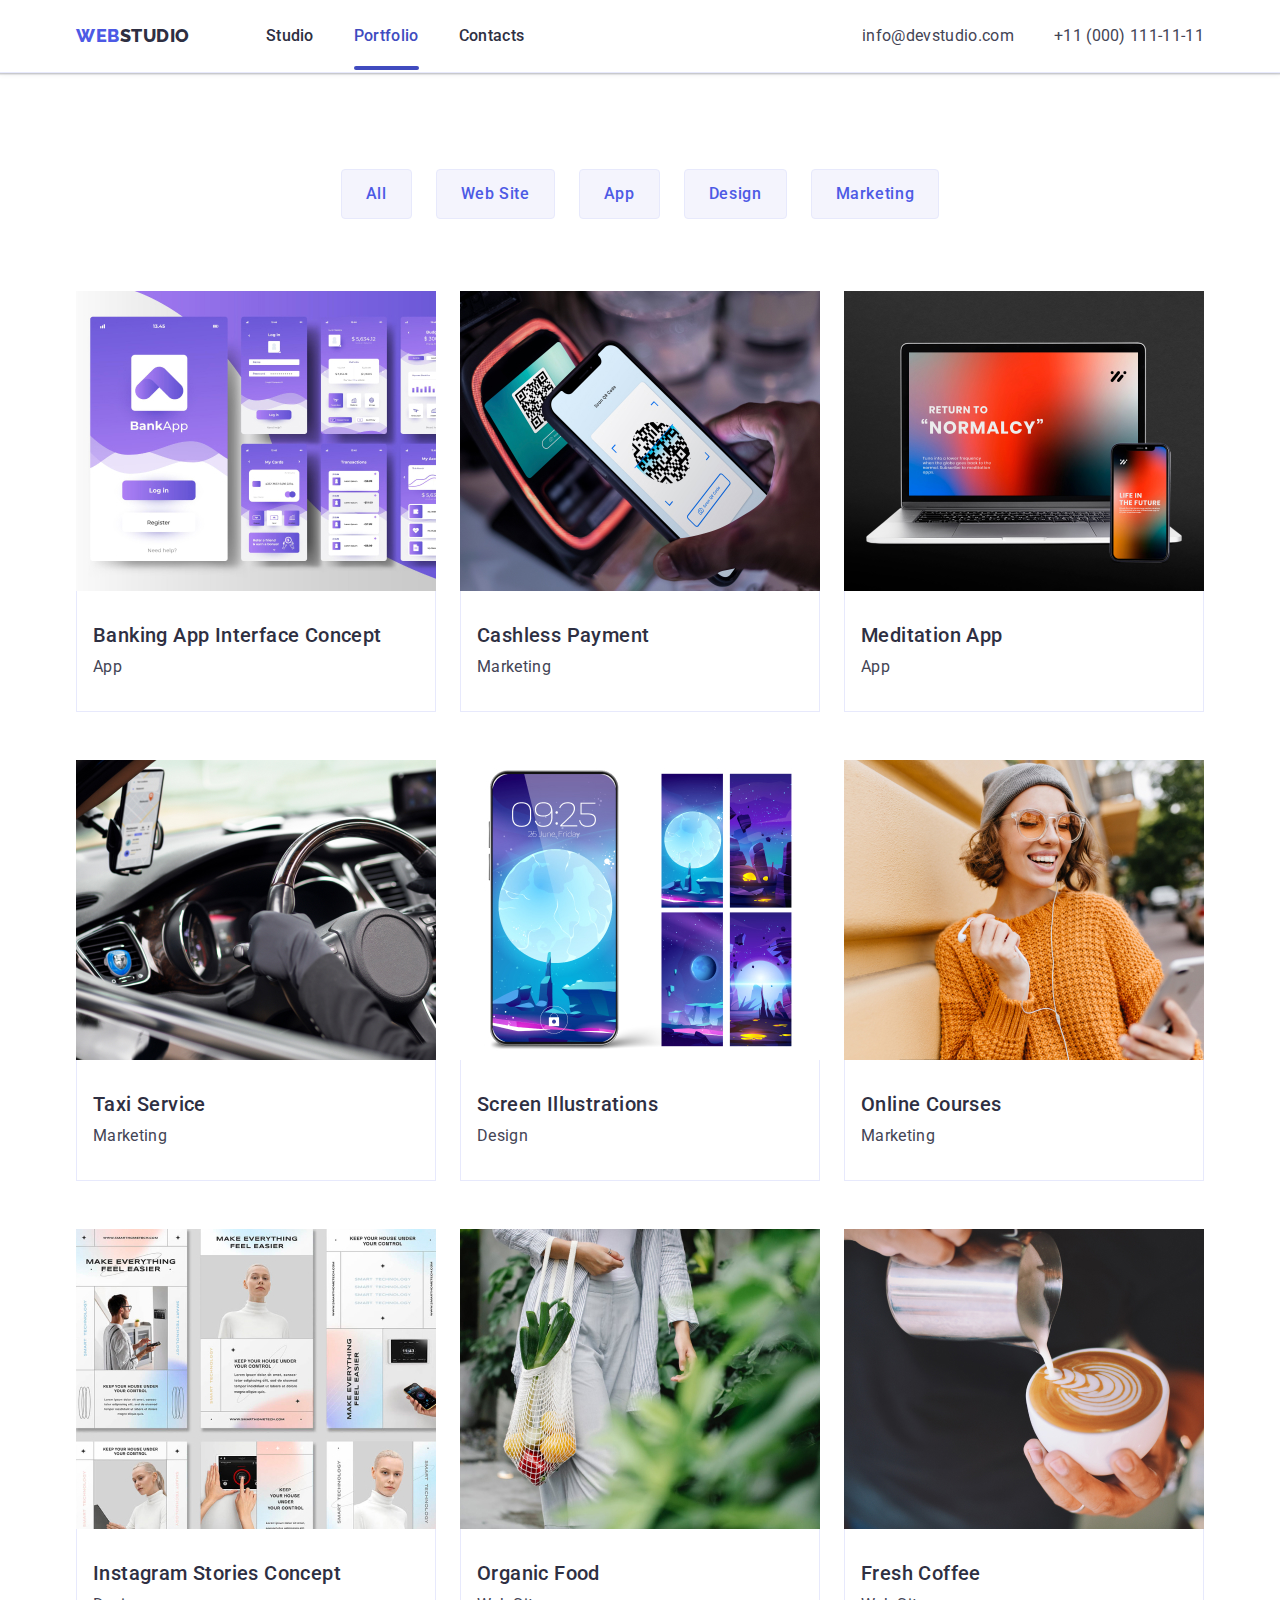
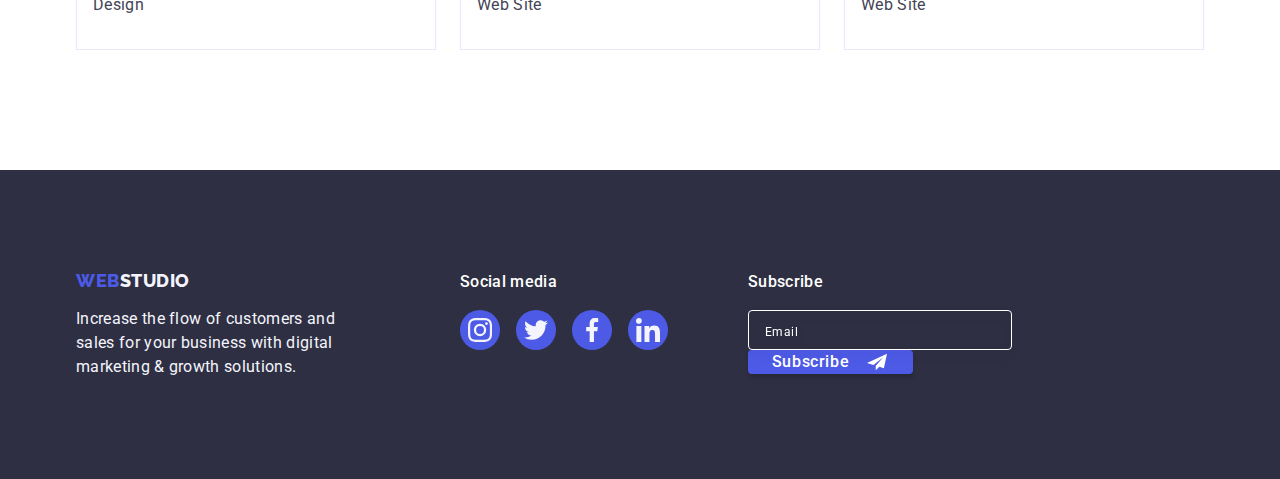
==== commit 78837147: "fix61" ====
--- a/portfolio.html
+++ b/portfolio.html
@@ -240,12 +240,14 @@
         <div class="subscribe-wrapper">
           <p class="text-subscribe">Subscribe</p>
           <form class="form-wrapper">
+            <label class="subcribe-lable">
             <input class="subscribe-input" type="email" name="email" placeholder="Email" required>
             <button class="subscribe-btn" type="submit">Subscribe
               <svg class="subscribe-icon" width="24" height="20">
                 <use href="./images/icons.svg#icon-telegram"></use>
               </svg>
             </button>
+          </label>
 
           </form>
         </div>
--- a/css/styles.css
+++ b/css/styles.css
@@ -651,11 +651,14 @@
   color: #ffffff;
   margin-bottom: 16px;
 }
+
+.subcribe-lable {
+    margin-right: 24px; 
+}
 .subscribe-input {
   width: 264px;
   height: 40px;
   padding-left: 16px;
-  margin-right: 24px;
   border: 1px solid #ffffff;
   filter: drop-shadow(0px 4px 4px rgba(0, 0, 0, 0.15));
   border-radius: 4px;
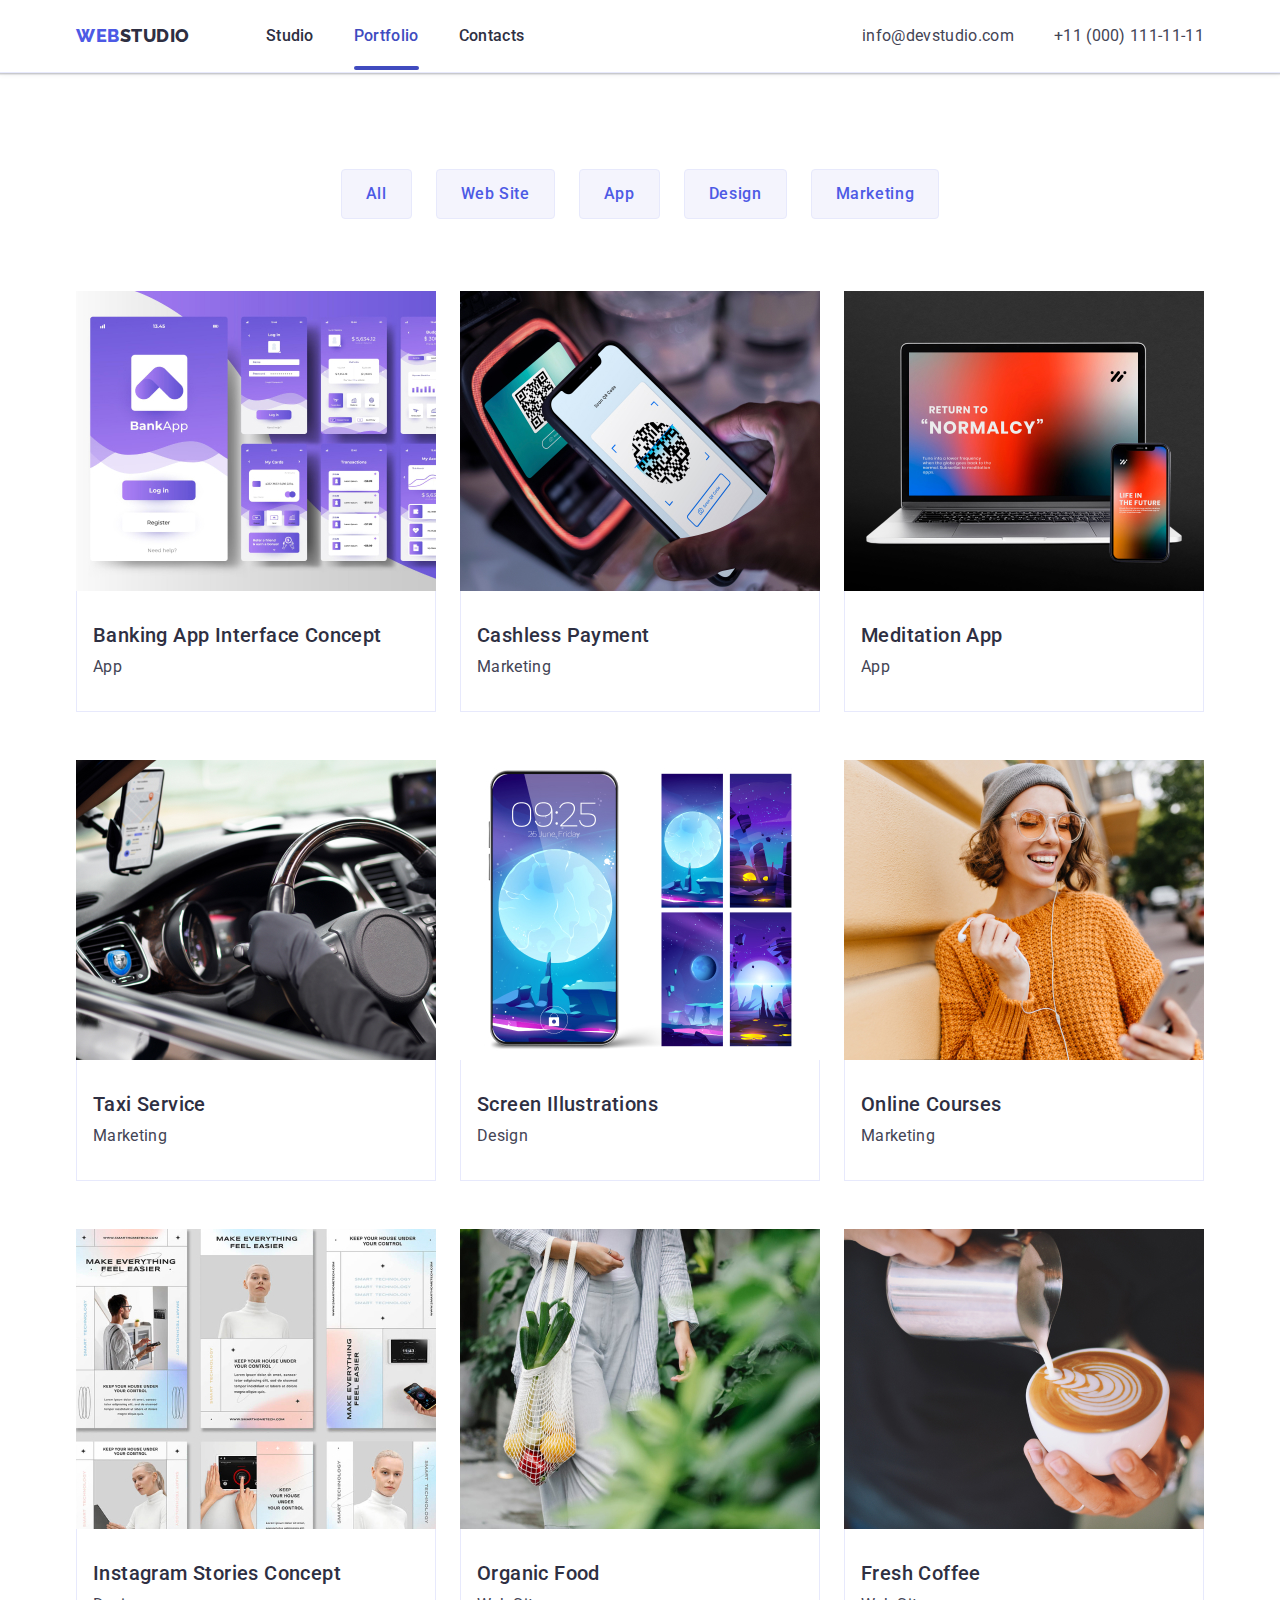
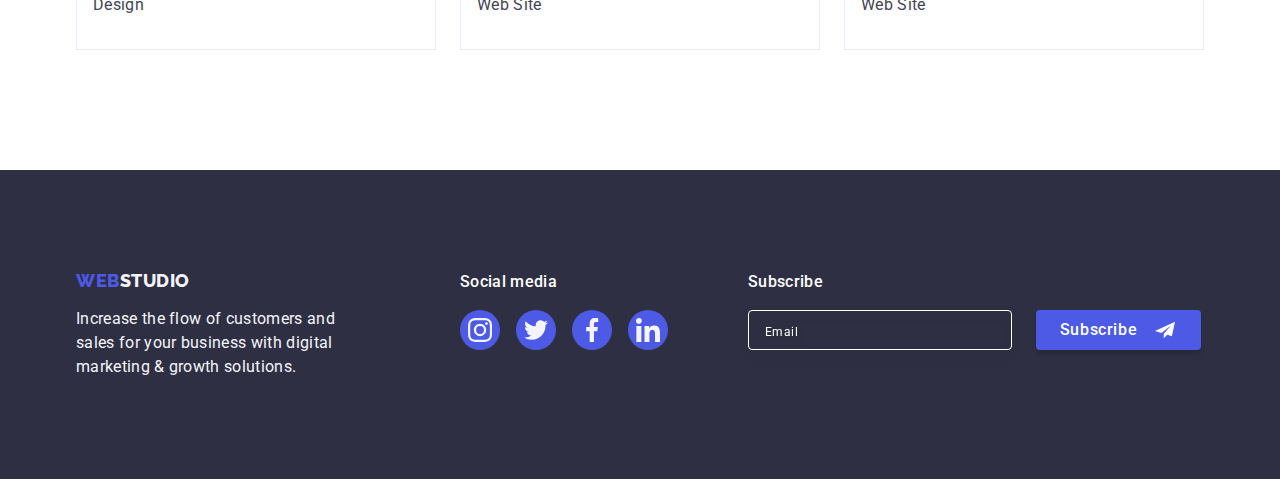
==== commit 87891a96: "fix62" ====
--- a/portfolio.html
+++ b/portfolio.html
@@ -1,178 +1,232 @@
 <!DOCTYPE html>
 <html lang="en">
-<head>
-    <meta charset="UTF-8">
-    <meta http-equiv="X-UA-Compatible" content="IE=edge">
-    <meta name="viewport" content="width=device-width, initial-scale=1.0">
+  <head>
+    <meta charset="UTF-8" />
+    <meta http-equiv="X-UA-Compatible" content="IE=edge" />
+    <meta name="viewport" content="width=device-width, initial-scale=1.0" />
     <title>Portfolio</title>
-    <link rel="preconnect" href="https://fonts.googleapis.com">
-    <link rel="preconnect" href="https://fonts.gstatic.com" crossorigin>
-    <link href="https://fonts.googleapis.com/css2?family=Raleway:wght@800&family=Roboto:wght@400;500;700;900&display=swap"
-        rel="stylesheet">
-        <link rel="stylesheet" href="https://cdnjs.cloudflare.com/ajax/libs/modern-normalize/1.1.0/modern-normalize.min.css">
-        <link rel="stylesheet" href="./css/styles.css">
-</head>
-
-<body>
+    <link rel="preconnect" href="https://fonts.googleapis.com" />
+    <link rel="preconnect" href="https://fonts.gstatic.com" crossorigin />
+    <link
+      href="https://fonts.googleapis.com/css2?family=Raleway:wght@800&family=Roboto:wght@400;500;700;900&display=swap"
+      rel="stylesheet"
+    />
+    <link
+      rel="stylesheet"
+      href="https://cdnjs.cloudflare.com/ajax/libs/modern-normalize/1.1.0/modern-normalize.min.css"
+    />
+    <link rel="stylesheet" href="./css/styles.css" />
+  </head>
+
+  <body>
     <header class="page-header">
-    <div class="container page-header-container">
-    <nav class="page-navigation">
-      <a href="./index.html" class="logo link">Web<span class="accent-header">Studio</span> </a>
-      <ul class="list list-header">
-        <li><a href="./index.html" class="link item">Studio</a></li>
-        <li><a href="./portfolio.html" class="link item item-portfolio">Portfolio</a></li> 
-        <li><a href="" class="link item">Contacts</a></li>
-      </ul>
-    </nav>
-
-    <address class="contacts">
-      <ul class="list list-contacts">
-        <li><a href="mailto:info@devstudio.com" class="link list-info">info@devstudio.com</a></li>
-        <li><a href="tel:+110001111111" class="link list-info">+11 (000) 111-11-11</a></li>
-      </ul>
-    </address>
-    </div>
-  </header>
-
-<main>
-    <section class="main-portfolio">
+      <div class="container page-header-container">
+        <nav class="page-navigation">
+          <a href="./index.html" class="logo link"
+            >Web<span class="accent-header">Studio</span>
+          </a>
+          <ul class="list list-header">
+            <li><a href="./index.html" class="link item">Studio</a></li>
+            <li>
+              <a href="./portfolio.html" class="link item item-portfolio"
+                >Portfolio</a
+              >
+            </li>
+            <li><a href="" class="link item">Contacts</a></li>
+          </ul>
+        </nav>
+
+        <address class="contacts">
+          <ul class="list list-contacts">
+            <li>
+              <a href="mailto:info@devstudio.com" class="link list-info"
+                >info@devstudio.com</a
+              >
+            </li>
+            <li>
+              <a href="tel:+110001111111" class="link list-info"
+                >+11 (000) 111-11-11</a
+              >
+            </li>
+          </ul>
+        </address>
+      </div>
+    </header>
+
+    <main>
+      <section class="main-portfolio">
         <div class="container">
-        <h1 hidden>Portfolio</h1>
-        <ul class="list btn-list">
-            <li>
-                <button class="btn" type="button" >All</button>
-            </li>
-            <li>
-                <button class="btn" type="button" >Web Site</button>
-            </li>
-            <li>
-                <button class="btn" type="button" >App</button>
-            </li>
-            <li>
-                <button class="btn" type="button" >Design</button>
-            </li>
-            <li>
-                <button class="btn" type="button" >Marketing</button>
-            </li>
-        </ul>
-    
-        
-        
-        <ul class="list list-portfolio">
-            <li class="pic-portfolio">
-                <a class="link portfolio-img" href="">
-                  <div class="portfolio-link-wrapper">
-                     <img src="./images/img4.jpg" alt="foto4" width="360">
-                     <p class="overlay title-text-overlay">14 Stylish and User-Friendly App Design Concepts · Task Manager App 
-                    · Calorie Tracker App · Exotic Fruit Ecommerce App · Cloud Storage App</p>
-                   </div> 
-                 <div class="text-portfolio">
-                    <h2 class="title">Banking App Interface Concept</h2>
-                    <p class="title-text">App</p>
-                  </div>
-                </a>
-            </li>
-
-            <li class="pic-portfolio"> 
-                <a class="link portfolio-img" href="">
-                  <div class="portfolio-link-wrapper">
-                  <img src="./images/img5.jpg" alt="foto5"  width="360">
-                  <p class="overlay title-text-overlay">14 Stylish and User-Friendly App Design Concepts · Task Manager App 
-                    · Calorie Tracker App · Exotic Fruit Ecommerce App · Cloud Storage App</p>
-                </div>
-                    <div class="text-portfolio">
-                      <h2 class="title">Cashless Payment</h2>
-                      <p class="title-text">Marketing</p>
-                    </div>
-                </a>
-              
-           
-            </li>
-            <li class="pic-portfolio">
-                <a class="link portfolio-img" href="">
-                  <div class="portfolio-link-wrapper">
-                    <img src="./images/img6.jpg" alt="foto6" width="360">
-                    <p class="overlay title-text-overlay">14 Stylish and User-Friendly App Design Concepts · Task Manager App 
-                    · Calorie Tracker App · Exotic Fruit Ecommerce App · Cloud Storage App</p>
-                   </div> 
-                <div class="text-portfolio">
-                    <h2 class="title">Meditation App</h2>
-                <p class="title-text">App</p></div></a>
-            </li>
-            <li class="pic-portfolio">
-                <a class="link portfolio-img" href="">
-                  <div class="portfolio-link-wrapper">
-                    <img src="./images/img7.jpg" alt="foto7" width="360">
-                    <p class="overlay title-text-overlay">14 Stylish and User-Friendly App Design Concepts · Task Manager App 
-                    · Calorie Tracker App · Exotic Fruit Ecommerce App · Cloud Storage App</p>
-                  </div>  
-                <div class="text-portfolio">
-                    <h2 class="title">Taxi Service</h2>
-                <p class="title-text">Marketing</p></div></a>
-            </li>
-            <li class="pic-portfolio">
-                <a class="link portfolio-img" href="">
-                  <div class="portfolio-link-wrapper"> 
-                    <img src="./images/img8.jpg" alt="foto8" width="360">
-                    <p class="overlay title-text-overlay">14 Stylish and User-Friendly App Design Concepts · Task Manager App 
-                    · Calorie Tracker App · Exotic Fruit Ecommerce App · Cloud Storage App</p>
-                  </div> 
-                <div class="text-portfolio">
-                    <h2 class="title">Screen Illustrations</h2>
-                <p class="title-text">Design</p></div></a>
-            </li> 
-            <li class="pic-portfolio">
-                <a class="link portfolio-img" href="">
-                  <div class="portfolio-link-wrapper">
-                    <img src="./images/img9.jpg"  alt="foto9" width="360">
-                    <p class="overlay title-text-overlay">14 Stylish and User-Friendly App Design Concepts · Task Manager App 
-                    · Calorie Tracker App · Exotic Fruit Ecommerce App · Cloud Storage App</p>
-                  </div>  
-                <div class="text-portfolio">
-                    <h2 class="title">Online Courses</h2>
-                <p class="title-text">Marketing</p></div></a>
-            </li>
-            <li class="pic-portfolio">
-                <a class="link portfolio-img" href="">
-                  <div class="portfolio-link-wrapper">
-                    <img src="./images/img10.jpg" alt="foto10" width="360">
-                    <p class="overlay title-text-overlay">14 Stylish and User-Friendly App Design Concepts · Task Manager App 
-                    · Calorie Tracker App · Exotic Fruit Ecommerce App · Cloud Storage App</p>
-                 </div>   
-                <div class="text-portfolio">
-                    <h2 class="title">Instagram Stories Concept</h2>
-                <p class="title-text">Design</p></div></a>
-            </li>
-            <li class="pic-portfolio">
-                <a class="link portfolio-img" href="">
-                  <div class="portfolio-link-wrapper">
-                    <img src="./images/img11.jpg" alt="foto11" width="360">
-                    <p class="overlay title-text-overlay">14 Stylish and User-Friendly App Design Concepts · Task Manager App 
-                    · Calorie Tracker App · Exotic Fruit Ecommerce App · Cloud Storage App</p>
-                 </div>   
-                <div class="text-portfolio">
-                    <h2 class="title">Organic Food</h2>
-                <p class="title-text">Web Site</p></div></a>
-            </li>
-            <li class="pic-portfolio">
-                <a class="link portfolio-img" href="">
-                  <div class="portfolio-link-wrapper">
-                    <img src="./images/img12.jpg" alt="foto12" width="360">
-                    <p class="overlay title-text-overlay">14 Stylish and User-Friendly App Design Concepts · Task Manager App 
-                    · Calorie Tracker App · Exotic Fruit Ecommerce App · Cloud Storage App</p>
-                   </div> 
-                <div class="text-portfolio">
-                    <h2 class="title">Fresh Coffee</h2>
-                <p class="title-text">Web Site</p></div></a>
-            </li>
-            
-        </ul>
-    </div>
-    </section>
-</main>
-
-      
-      <footer class="footer-list">
+          <h1 hidden>Portfolio</h1>
+          <ul class="list btn-list">
+            <li>
+              <button class="btn" type="button">All</button>
+            </li>
+            <li>
+              <button class="btn" type="button">Web Site</button>
+            </li>
+            <li>
+              <button class="btn" type="button">App</button>
+            </li>
+            <li>
+              <button class="btn" type="button">Design</button>
+            </li>
+            <li>
+              <button class="btn" type="button">Marketing</button>
+            </li>
+          </ul>
+
+          <ul class="list list-portfolio">
+            <li class="pic-portfolio">
+              <a class="link portfolio-img" href="">
+                <div class="portfolio-link-wrapper">
+                  <img src="./images/img4.jpg" alt="foto4" width="360" />
+                  <p class="overlay title-text-overlay">
+                    14 Stylish and User-Friendly App Design Concepts · Task
+                    Manager App · Calorie Tracker App · Exotic Fruit Ecommerce
+                    App · Cloud Storage App
+                  </p>
+                </div>
+                <div class="text-portfolio">
+                  <h2 class="title">Banking App Interface Concept</h2>
+                  <p class="title-text">App</p>
+                </div>
+              </a>
+            </li>
+
+            <li class="pic-portfolio">
+              <a class="link portfolio-img" href="">
+                <div class="portfolio-link-wrapper">
+                  <img src="./images/img5.jpg" alt="foto5" width="360" />
+                  <p class="overlay title-text-overlay">
+                    14 Stylish and User-Friendly App Design Concepts · Task
+                    Manager App · Calorie Tracker App · Exotic Fruit Ecommerce
+                    App · Cloud Storage App
+                  </p>
+                </div>
+                <div class="text-portfolio">
+                  <h2 class="title">Cashless Payment</h2>
+                  <p class="title-text">Marketing</p>
+                </div>
+              </a>
+            </li>
+            <li class="pic-portfolio">
+              <a class="link portfolio-img" href="">
+                <div class="portfolio-link-wrapper">
+                  <img src="./images/img6.jpg" alt="foto6" width="360" />
+                  <p class="overlay title-text-overlay">
+                    14 Stylish and User-Friendly App Design Concepts · Task
+                    Manager App · Calorie Tracker App · Exotic Fruit Ecommerce
+                    App · Cloud Storage App
+                  </p>
+                </div>
+                <div class="text-portfolio">
+                  <h2 class="title">Meditation App</h2>
+                  <p class="title-text">App</p>
+                </div></a
+              >
+            </li>
+            <li class="pic-portfolio">
+              <a class="link portfolio-img" href="">
+                <div class="portfolio-link-wrapper">
+                  <img src="./images/img7.jpg" alt="foto7" width="360" />
+                  <p class="overlay title-text-overlay">
+                    14 Stylish and User-Friendly App Design Concepts · Task
+                    Manager App · Calorie Tracker App · Exotic Fruit Ecommerce
+                    App · Cloud Storage App
+                  </p>
+                </div>
+                <div class="text-portfolio">
+                  <h2 class="title">Taxi Service</h2>
+                  <p class="title-text">Marketing</p>
+                </div></a
+              >
+            </li>
+            <li class="pic-portfolio">
+              <a class="link portfolio-img" href="">
+                <div class="portfolio-link-wrapper">
+                  <img src="./images/img8.jpg" alt="foto8" width="360" />
+                  <p class="overlay title-text-overlay">
+                    14 Stylish and User-Friendly App Design Concepts · Task
+                    Manager App · Calorie Tracker App · Exotic Fruit Ecommerce
+                    App · Cloud Storage App
+                  </p>
+                </div>
+                <div class="text-portfolio">
+                  <h2 class="title">Screen Illustrations</h2>
+                  <p class="title-text">Design</p>
+                </div></a
+              >
+            </li>
+            <li class="pic-portfolio">
+              <a class="link portfolio-img" href="">
+                <div class="portfolio-link-wrapper">
+                  <img src="./images/img9.jpg" alt="foto9" width="360" />
+                  <p class="overlay title-text-overlay">
+                    14 Stylish and User-Friendly App Design Concepts · Task
+                    Manager App · Calorie Tracker App · Exotic Fruit Ecommerce
+                    App · Cloud Storage App
+                  </p>
+                </div>
+                <div class="text-portfolio">
+                  <h2 class="title">Online Courses</h2>
+                  <p class="title-text">Marketing</p>
+                </div></a
+              >
+            </li>
+            <li class="pic-portfolio">
+              <a class="link portfolio-img" href="">
+                <div class="portfolio-link-wrapper">
+                  <img src="./images/img10.jpg" alt="foto10" width="360" />
+                  <p class="overlay title-text-overlay">
+                    14 Stylish and User-Friendly App Design Concepts · Task
+                    Manager App · Calorie Tracker App · Exotic Fruit Ecommerce
+                    App · Cloud Storage App
+                  </p>
+                </div>
+                <div class="text-portfolio">
+                  <h2 class="title">Instagram Stories Concept</h2>
+                  <p class="title-text">Design</p>
+                </div></a
+              >
+            </li>
+            <li class="pic-portfolio">
+              <a class="link portfolio-img" href="">
+                <div class="portfolio-link-wrapper">
+                  <img src="./images/img11.jpg" alt="foto11" width="360" />
+                  <p class="overlay title-text-overlay">
+                    14 Stylish and User-Friendly App Design Concepts · Task
+                    Manager App · Calorie Tracker App · Exotic Fruit Ecommerce
+                    App · Cloud Storage App
+                  </p>
+                </div>
+                <div class="text-portfolio">
+                  <h2 class="title">Organic Food</h2>
+                  <p class="title-text">Web Site</p>
+                </div></a
+              >
+            </li>
+            <li class="pic-portfolio">
+              <a class="link portfolio-img" href="">
+                <div class="portfolio-link-wrapper">
+                  <img src="./images/img12.jpg" alt="foto12" width="360" />
+                  <p class="overlay title-text-overlay">
+                    14 Stylish and User-Friendly App Design Concepts · Task
+                    Manager App · Calorie Tracker App · Exotic Fruit Ecommerce
+                    App · Cloud Storage App
+                  </p>
+                </div>
+                <div class="text-portfolio">
+                  <h2 class="title">Fresh Coffee</h2>
+                  <p class="title-text">Web Site</p>
+                </div></a
+              >
+            </li>
+          </ul>
+        </div>
+      </section>
+    </main>
+
+    <footer class="footer-list">
       <div class="container footer-item">
         <div class="left-footer">
           <a href="./index.html" class="logo link logo-footer"
@@ -241,22 +295,15 @@
           <p class="text-subscribe">Subscribe</p>
           <form class="form-wrapper">
             <label class="subcribe-lable">
-            <input class="subscribe-input" type="email" name="email" placeholder="Email" required>
-            <button class="subscribe-btn" type="submit">Subscribe
-              <svg class="subscribe-icon" width="24" height="20">
-                <use href="./images/icons.svg#icon-telegram"></use>
-              </svg>
-            </button>
-          </label>
-
+              <input class="subscribe-input" type="email" name="email" placeholder="Email" required>
+               </label>
+              <button class="subscribe-btn" type="submit">Subscribe<svg class="subscribe-icon" width="24" height="20">
+                  <use href="./images/icons.svg#icon-telegram"></use>
+                </svg>
+              </button>
           </form>
         </div>
       </div>
     </footer>
-
-
-
-
-
-</body>
-</html>+  </body>
+</html>
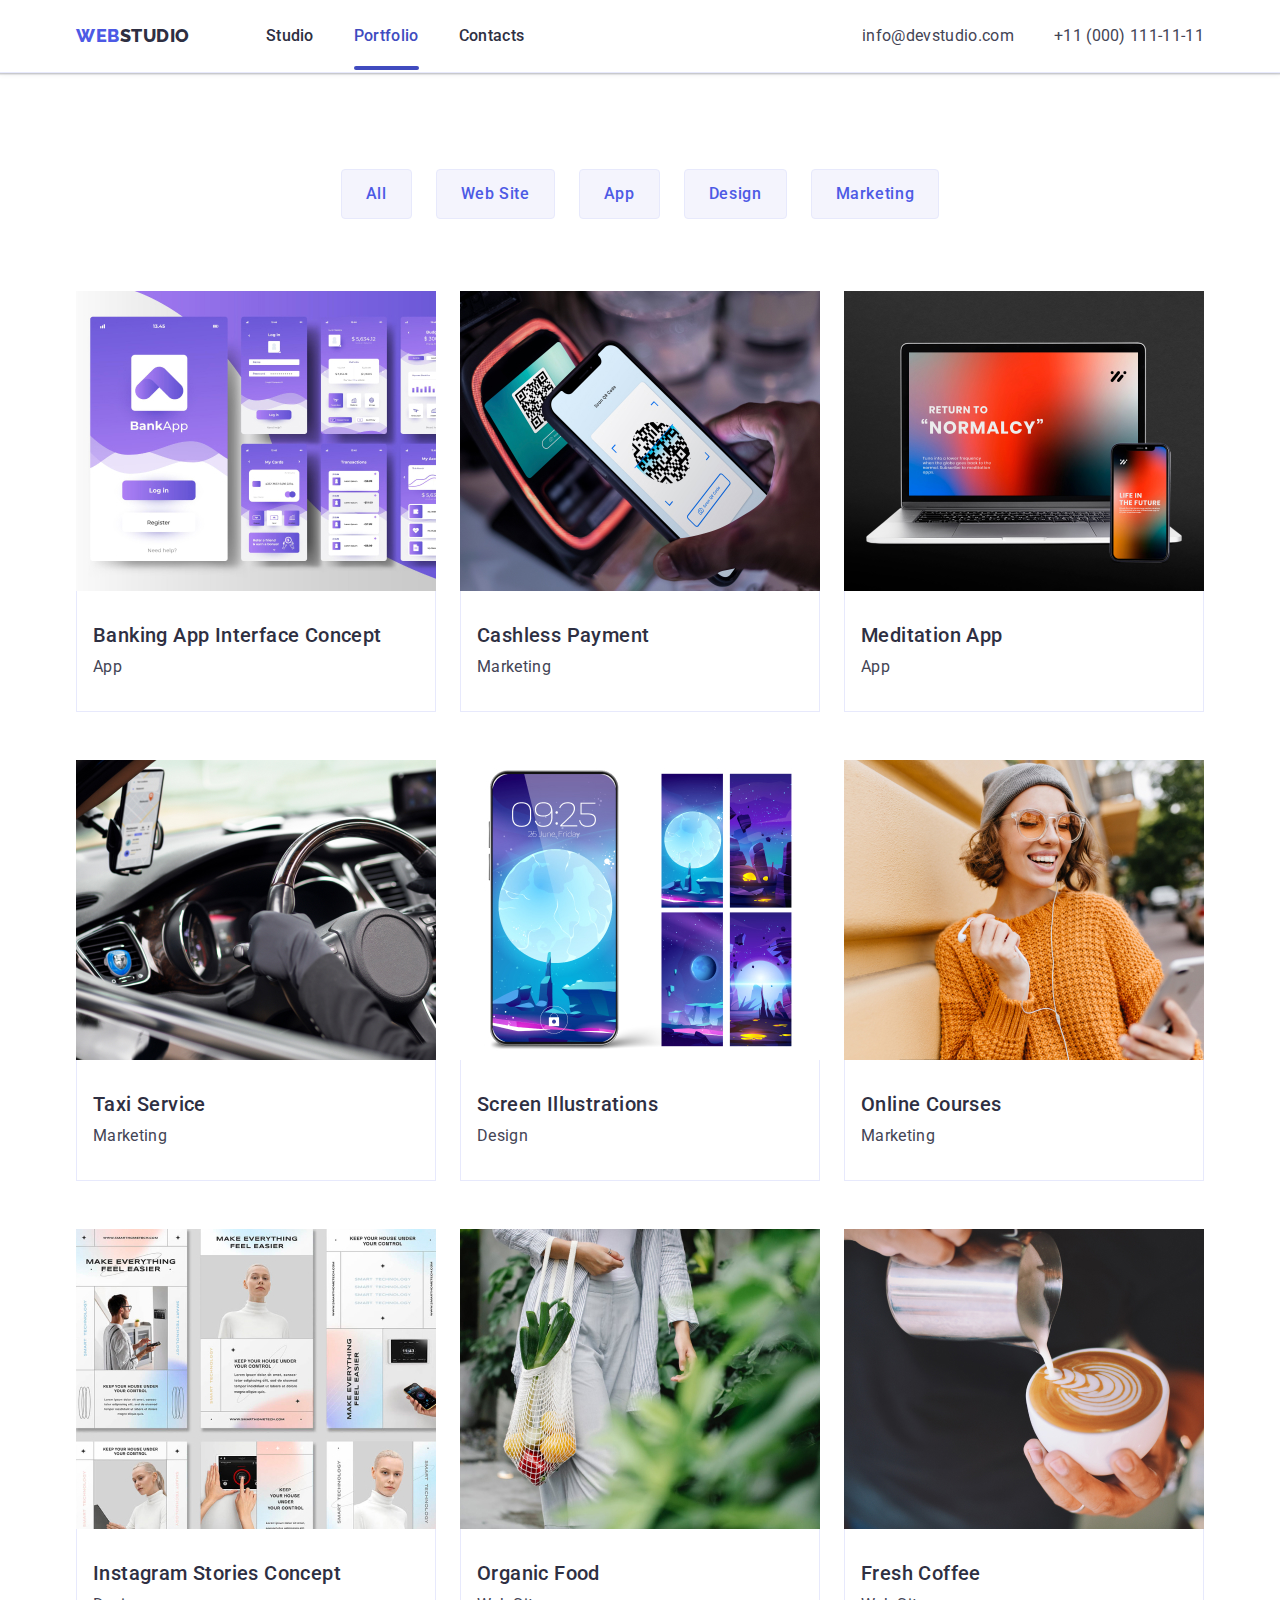
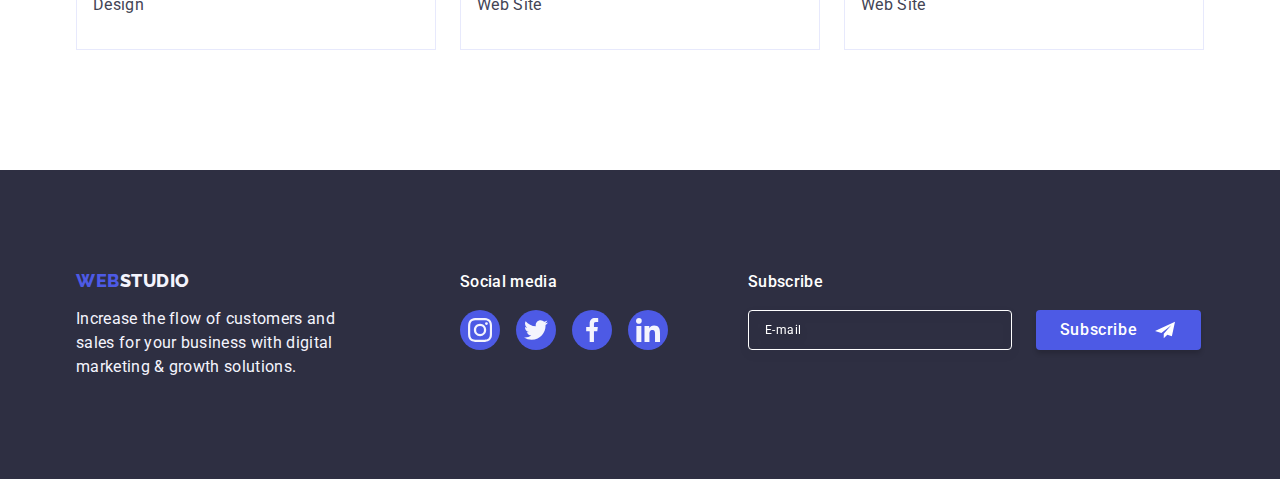
==== commit a70a87e7: "fix63" ====
--- a/portfolio.html
+++ b/portfolio.html
@@ -295,7 +295,7 @@
           <p class="text-subscribe">Subscribe</p>
           <form class="form-wrapper">
             <label class="subcribe-lable">
-              <input class="subscribe-input" type="email" name="email" placeholder="Email" required>
+              <input class="subscribe-input" type="email" name="email" placeholder="E-mail" required>
                </label>
               <button class="subscribe-btn" type="submit">Subscribe<svg class="subscribe-icon" width="24" height="20">
                   <use href="./images/icons.svg#icon-telegram"></use>
--- a/css/styles.css
+++ b/css/styles.css
@@ -664,14 +664,15 @@
   border-radius: 4px;
   background-color: transparent;
   color: #fff;
+    font-weight: 400;
+  font-size: 12px;
+  line-height: 1.5;
+  letter-spacing: 0.04em;
 }
 .subscribe-input::placeholder {
   display: flex;
   align-items: center;
-  font-weight: 400;
-  font-size: 12px;
-  line-height: 2;
-  letter-spacing: 0.04em;
+
   color: #ffffff;
 }
 .subscribe-btn {
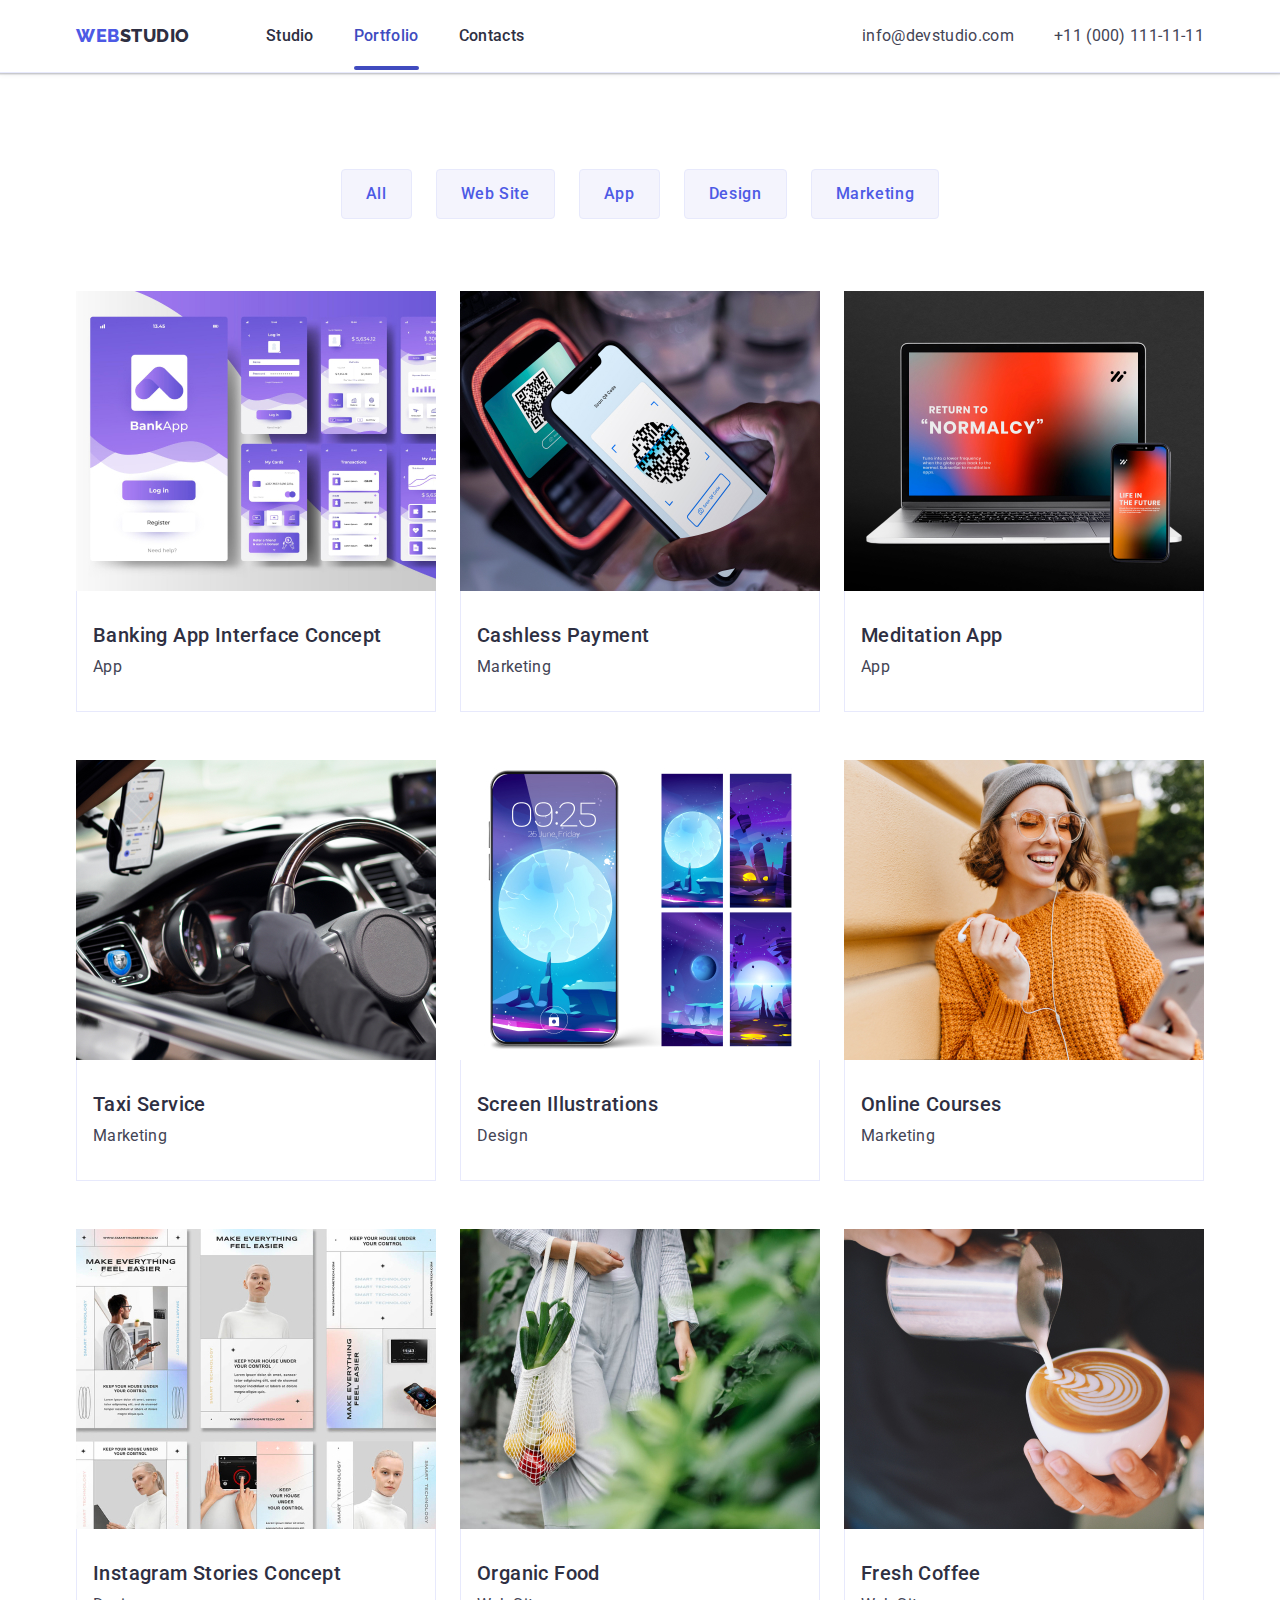
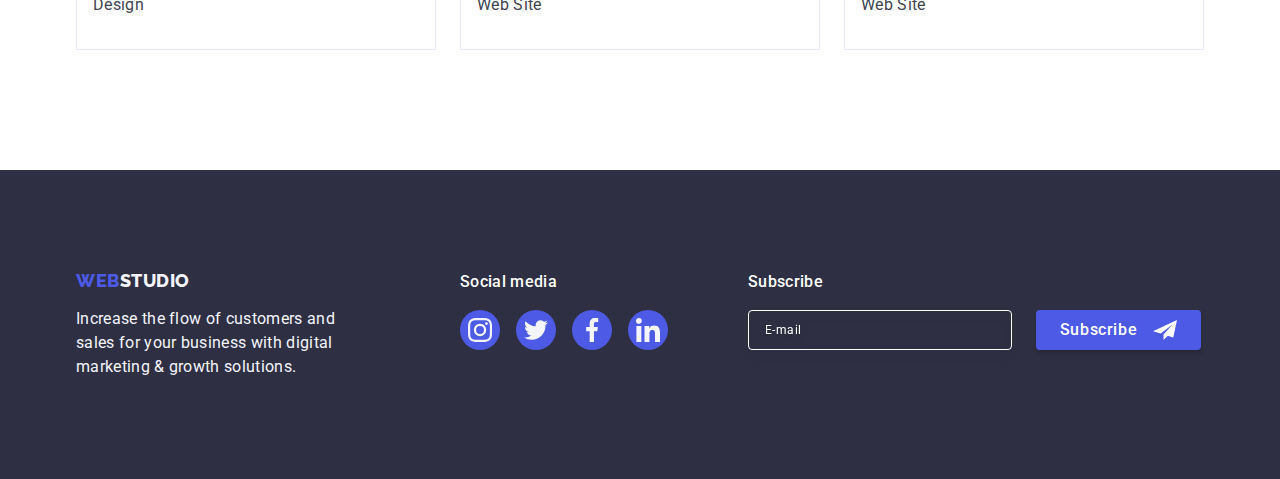
==== commit ea233958: "fix64" ====
--- a/portfolio.html
+++ b/portfolio.html
@@ -297,7 +297,7 @@
             <label class="subcribe-lable">
               <input class="subscribe-input" type="email" name="email" placeholder="E-mail" required>
                </label>
-              <button class="subscribe-btn" type="submit">Subscribe<svg class="subscribe-icon" width="24" height="20">
+              <button class="subscribe-btn" type="submit">Subscribe<svg class="subscribe-icon" width="24" height="24">
                   <use href="./images/icons.svg#icon-telegram"></use>
                 </svg>
               </button>
--- a/css/styles.css
+++ b/css/styles.css
@@ -680,7 +680,7 @@
   justify-content: center;
   align-items: center;
   height: 40x;
-  width: 165px;
+  min-width: 165px;
   font-family: "Roboto", sans-serif;
   font-weight: 500;
   font-size: 16px;
@@ -724,9 +724,7 @@
   height: 576px;
   top: 50%;
   left: 50%;
-  padding: 72px;
-  padding-left: 24px;
-  padding-right: 24px;
+  padding: 72px 24px 24px 24px; 
   transform: translate(-50%, -50%);
   background-color: #fcfcfc;
   box-shadow: 0px 1px 1px rgba(0, 0, 0, 0.14), 0px 1px 3px rgba(0, 0, 0, 0.12),
@@ -775,12 +773,18 @@
   margin-bottom: 8px;
 }
 
+.contact-form-field-wrapper {
+    margin-bottom: 16px;
+}
+
 .contact-form-input {
   width: 100%;
   height: 40px;
-  border: 1px solid rgba(46, 47, 66, 0.4);
   border-radius: 4px;
   padding-left: 38px;
+  border: 1px solid rgba(46, 47, 66, 0.4);
+  background-color: transparent; 
+  outline: transparent; 
   transition: border-color 250ms cubic-bezier(0.4, 0, 0.2, 1);
 }
 
@@ -804,6 +808,8 @@
 .contact-form-field-desc {
   display: block;
   font-size: 12px;
+  line-height: 1.17;
+  letter-spacing: 0.04em; 
   color: #8e8f99;
   margin-bottom: 4px;
 }
@@ -827,11 +833,16 @@
 .contact-form-message {
   width: 100%;
   height: 120px;
+  font-size: 12px; 
+  letter-spacing: 0.04em;
   resize: none;
   padding: 8px 16px;
   line-height: 1.17;
-  border: 1px solid rgba(46, 47, 66, 0.4);
+  color: rgba(46, 47, 66, 0.4); 
+  border: 1px solid rgba(46, 47, 66, 0.2);
   border-radius: 4px;
+  background-color: transparent; 
+  outline: transparent; 
   transition: border-color 250ms cubic-bezier(0.4, 0, 0.2, 1);
 }
 .contact-form-message::placeholder {
@@ -858,6 +869,8 @@
   font-size: 12px;
   line-height: 1.33;
   letter-spacing: 0.04em;
+  line-height: 1.17; 
+  color: #8e8f99;
 }
 .checkbox-policy {
   text-decoration-line: underline;
@@ -883,6 +896,8 @@
   background-color: #404bbf;
   fill: #fff;
   border: none;
+  border-color: #404bbf;
+
 }
 
 .visually-hidden {
